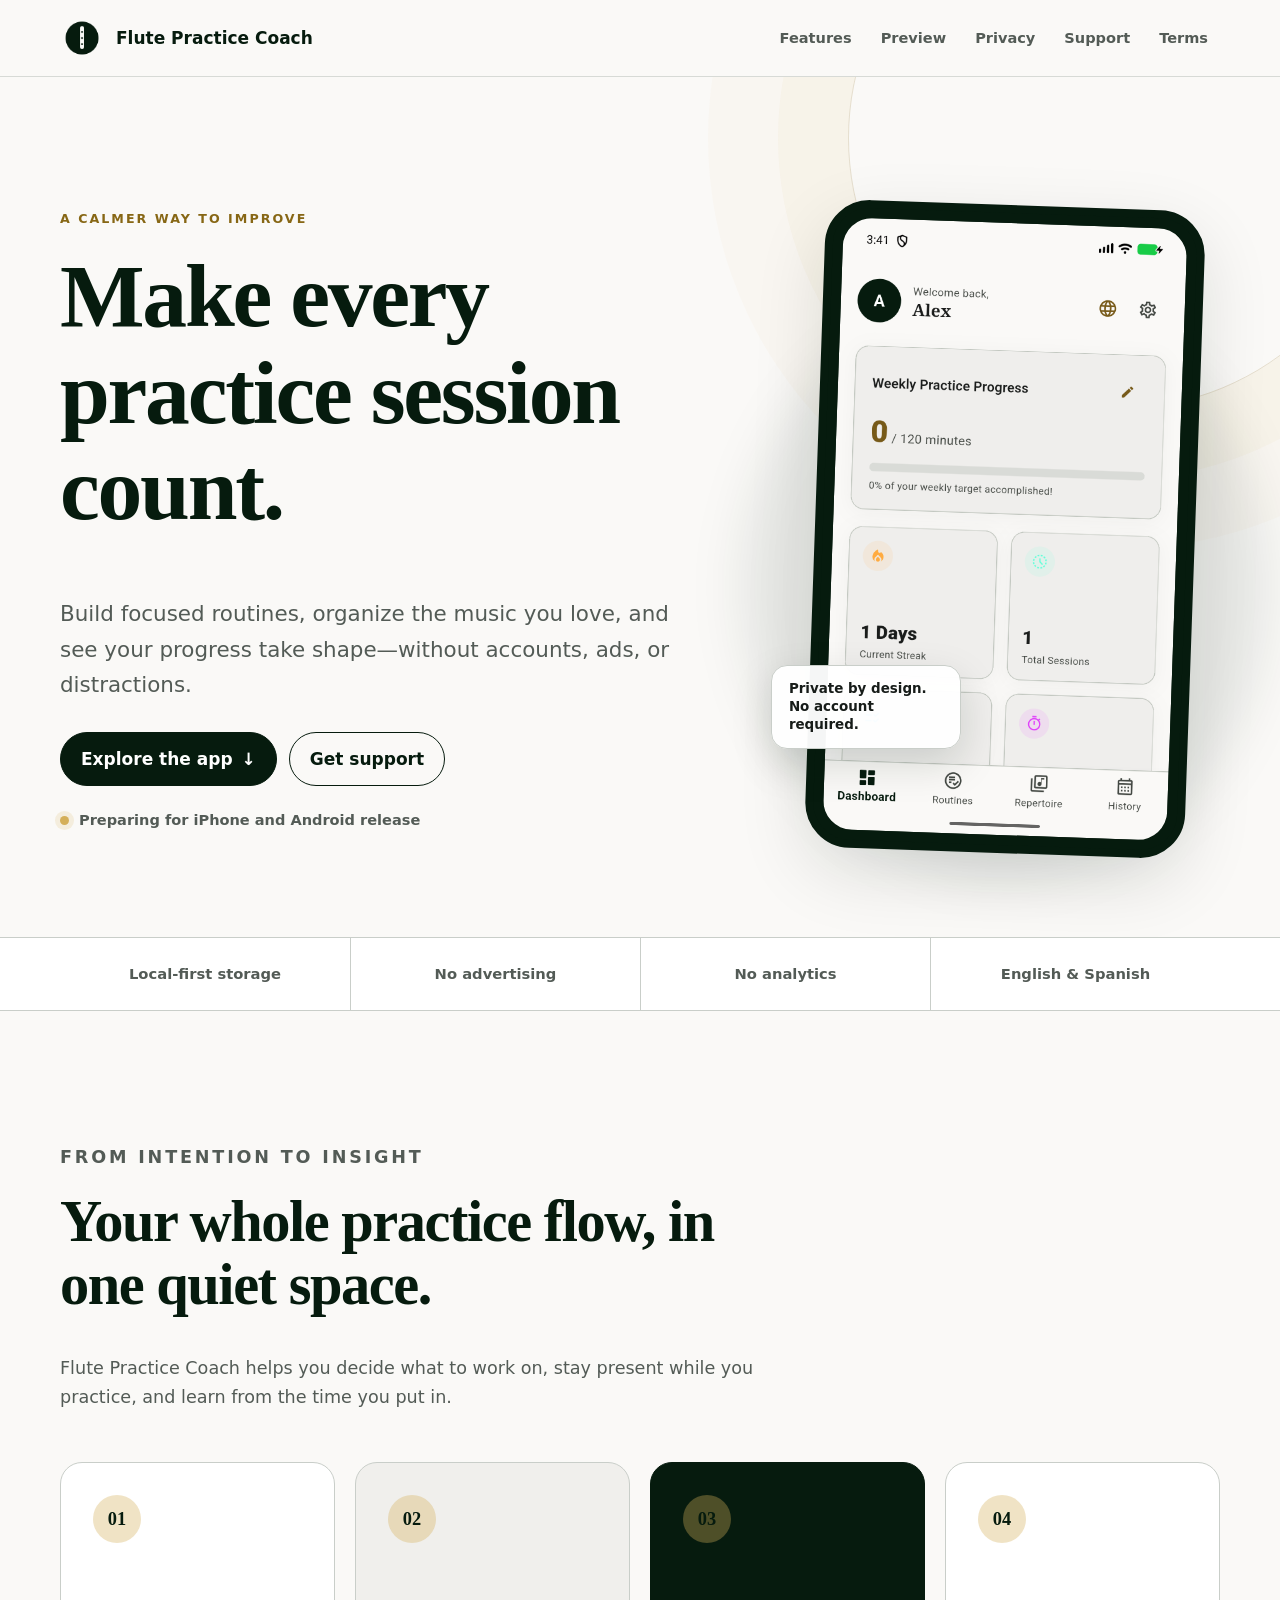
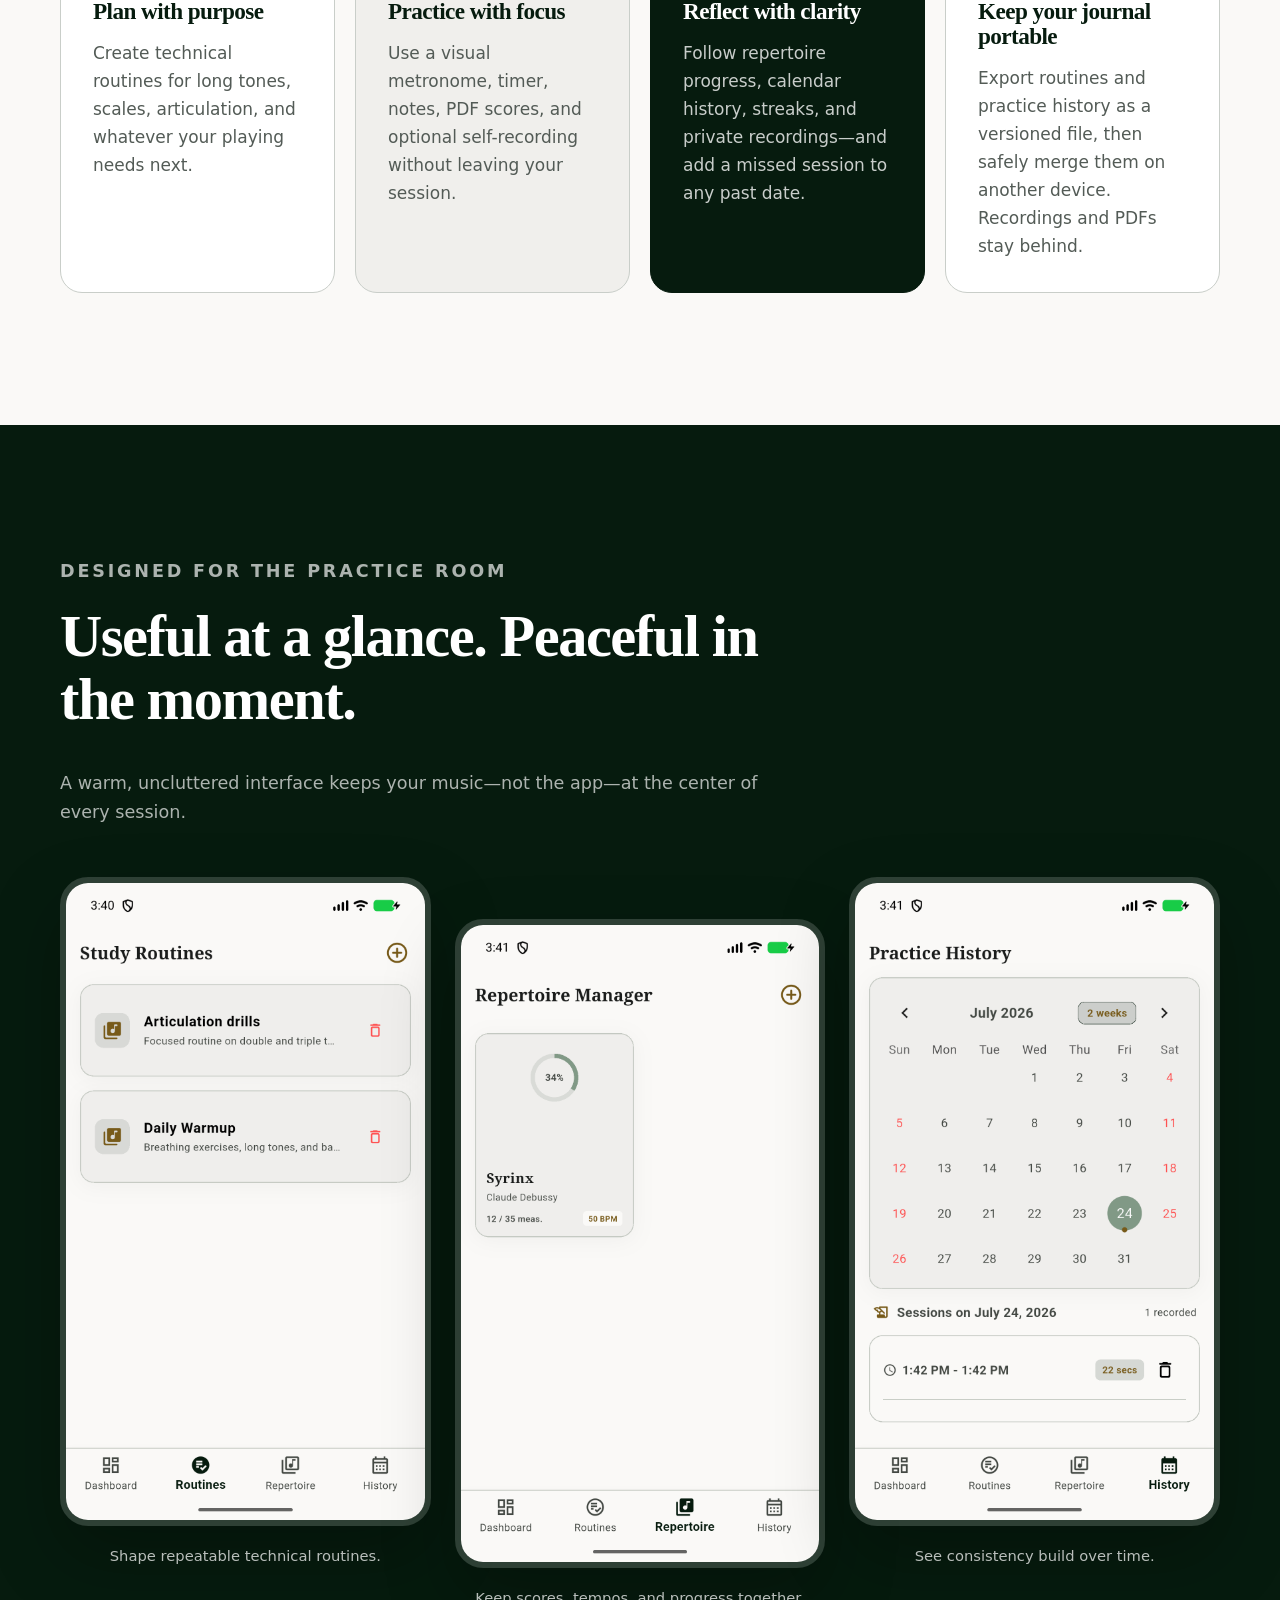
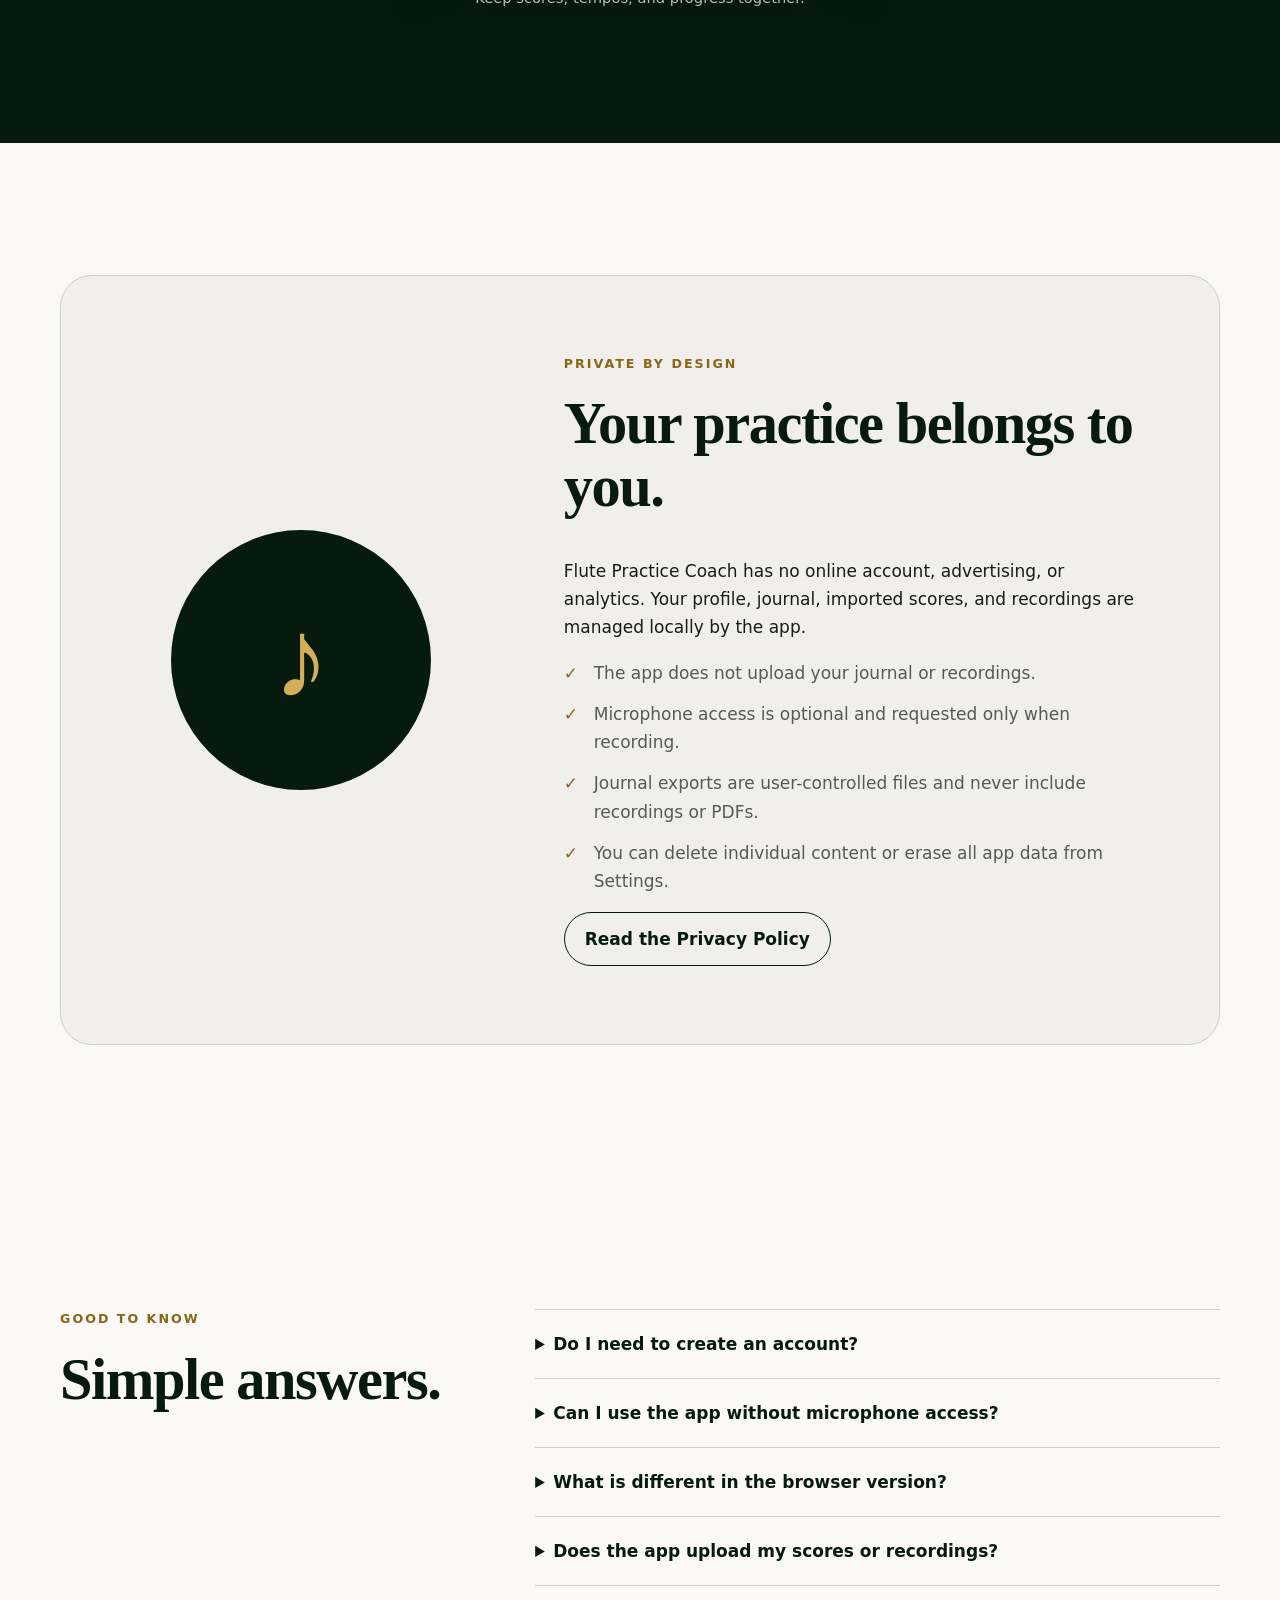
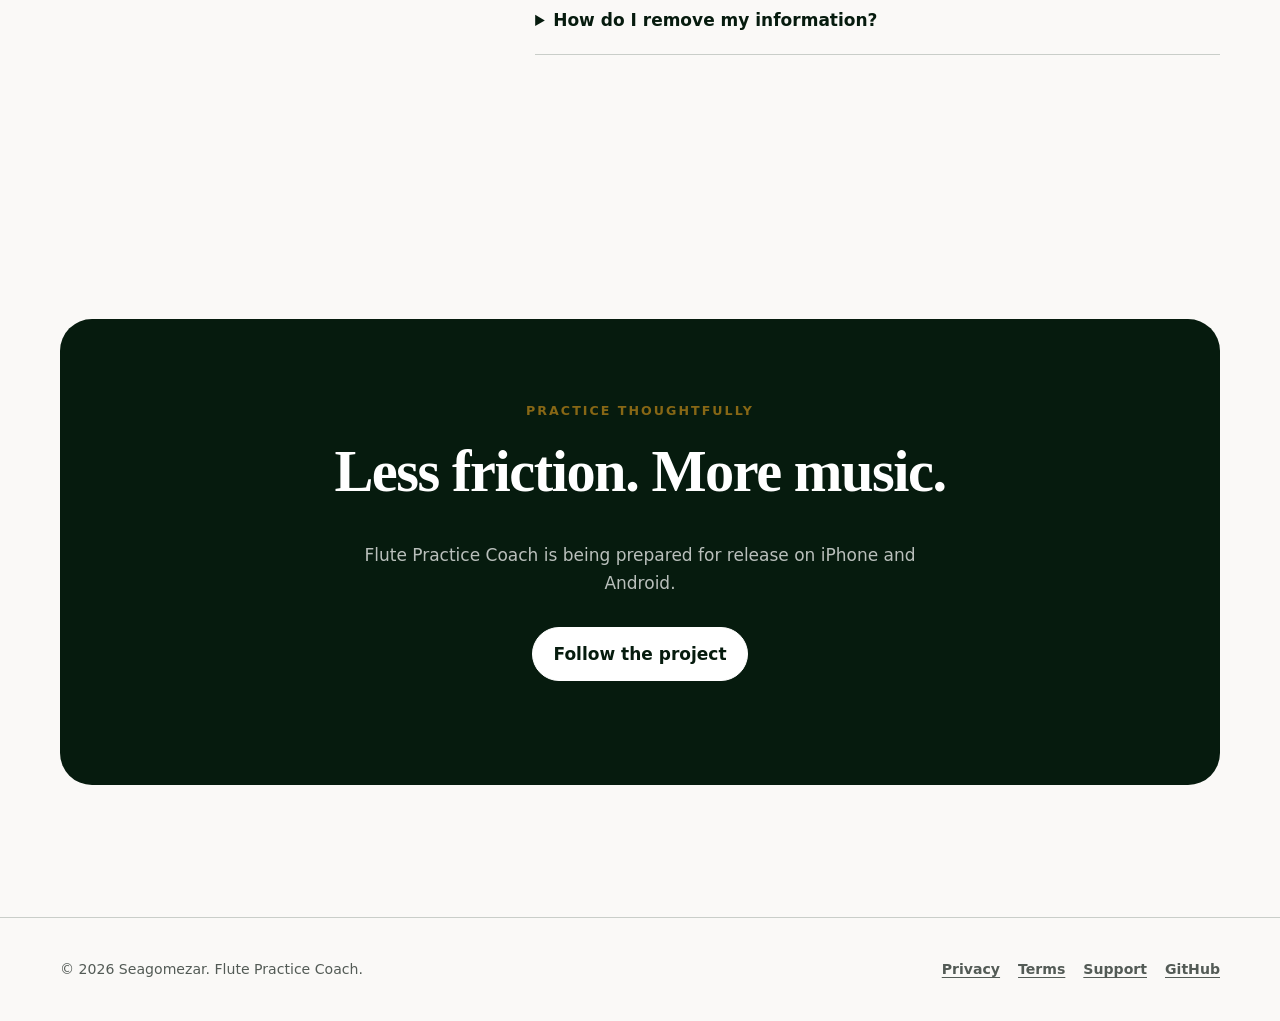
==== docs/index.html @ c4a52087 "feat: implement file storage service for web and io platforms - Added `FileStorageService` for handl" ====
<!DOCTYPE html>
<html lang="en">
<head>
  <meta charset="utf-8">
  <meta name="viewport" content="width=device-width, initial-scale=1">
  <meta name="theme-color" content="#061b0e">
  <meta name="description" content="Flute Practice Coach is a private, local-first journal for planning routines, organizing repertoire, and understanding your practice over time.">
  <meta property="og:type" content="website">
  <meta property="og:title" content="Flute Practice Coach — Make every practice session count">
  <meta property="og:description" content="Plan routines, organize repertoire, time focused sessions, and privately reflect on your progress.">
  <meta property="og:image" content="https://seagomezar.github.io/music-journal-app/assets/feature-graphic.png">
  <meta property="og:url" content="https://seagomezar.github.io/music-journal-app/">
  <meta name="twitter:card" content="summary_large_image">
  <link rel="canonical" href="https://seagomezar.github.io/music-journal-app/">
  <link rel="icon" href="assets/app-icon.png">
  <link rel="manifest" href="site.webmanifest">
  <link rel="stylesheet" href="styles.css">
  <title>Flute Practice Coach — Make every practice session count</title>
</head>
<body>
  <a class="skip-link" href="#main-content">Skip to content</a>

  <header class="site-header">
    <div class="container nav-shell">
      <a class="brand" href="index.html" aria-label="Flute Practice Coach home">
        <img src="assets/app-icon.png" alt="" width="44" height="44">
        <span>Flute Practice Coach</span>
      </a>
      <nav class="site-nav" aria-label="Primary navigation">
        <a href="#features">Features</a>
        <a href="#screens">Preview</a>
        <a href="#privacy">Privacy</a>
        <a href="support.html">Support</a>
        <a href="terms-and-conditions.html">Terms</a>
      </nav>
    </div>
  </header>

  <main id="main-content">
    <section class="hero">
      <div class="container hero-grid">
        <div class="hero-copy">
          <p class="eyebrow">A calmer way to improve</p>
          <h1>Make every practice session count.</h1>
          <p class="hero-lede">Build focused routines, organize the music you love, and see your progress take shape—without accounts, ads, or distractions.</p>
          <div class="button-row">
            <a class="button" href="#features">Explore the app <span aria-hidden="true">↓</span></a>
            <a class="button secondary" href="support.html">Get support</a>
          </div>
          <p class="availability">Preparing for iPhone and Android release</p>
        </div>

        <div class="phone-stage">
          <div class="phone-frame">
            <img src="assets/screenshots/dashboard.png" alt="Dashboard showing weekly practice progress, current streak, and total sessions" width="1080" height="1920">
          </div>
          <div class="floating-note">Private by design.<br>No account required.</div>
        </div>
      </div>
    </section>

    <section class="trust-strip" aria-label="Product principles">
      <div class="container trust-grid">
        <div class="trust-item">Local-first storage</div>
        <div class="trust-item">No advertising</div>
        <div class="trust-item">No analytics</div>
        <div class="trust-item">English &amp; Spanish</div>
      </div>
    </section>

    <section class="section" id="features">
      <div class="container">
        <div class="section-heading">
          <p class="eyebrow">From intention to insight</p>
          <h2>Your whole practice flow, in one quiet space.</h2>
          <p>Flute Practice Coach helps you decide what to work on, stay present while you practice, and learn from the time you put in.</p>
        </div>

        <div class="feature-grid">
          <article class="feature-card">
            <div class="feature-number" aria-hidden="true">01</div>
            <h3>Plan with purpose</h3>
            <p>Create technical routines for long tones, scales, articulation, and whatever your playing needs next.</p>
          </article>
          <article class="feature-card">
            <div class="feature-number" aria-hidden="true">02</div>
            <h3>Practice with focus</h3>
            <p>Use a visual metronome, timer, notes, PDF scores, and optional self-recording without leaving your session.</p>
          </article>
          <article class="feature-card">
            <div class="feature-number" aria-hidden="true">03</div>
            <h3>Reflect with clarity</h3>
            <p>Follow repertoire progress, calendar history, streaks, and private recordings—and add a missed session to any past date.</p>
          </article>
          <article class="feature-card">
            <div class="feature-number" aria-hidden="true">04</div>
            <h3>Keep your journal portable</h3>
            <p>Export routines and practice history as a versioned file, then safely merge them on another device. Recordings and PDFs stay behind.</p>
          </article>
        </div>
      </div>
    </section>

    <section class="section screens-section" id="screens">
      <div class="container">
        <div class="section-heading">
          <p class="eyebrow">Designed for the practice room</p>
          <h2>Useful at a glance. Peaceful in the moment.</h2>
          <p>A warm, uncluttered interface keeps your music—not the app—at the center of every session.</p>
        </div>

        <div class="screen-grid">
          <figure class="screen-card">
            <img src="assets/screenshots/routines.png" alt="Study Routines screen with articulation and warmup routines" width="1080" height="1920" loading="lazy">
            <figcaption>Shape repeatable technical routines.</figcaption>
          </figure>
          <figure class="screen-card">
            <img src="assets/screenshots/repertoire.png" alt="Repertoire Manager showing progress for Debussy's Syrinx" width="1080" height="1920" loading="lazy">
            <figcaption>Keep scores, tempos, and progress together.</figcaption>
          </figure>
          <figure class="screen-card">
            <img src="assets/screenshots/history.png" alt="Practice History calendar with a recorded session" width="1080" height="1920" loading="lazy">
            <figcaption>See consistency build over time.</figcaption>
          </figure>
        </div>
      </div>
    </section>

    <section class="section" id="privacy">
      <div class="container privacy-panel">
        <div class="privacy-mark" aria-hidden="true">♪</div>
        <div>
          <p class="eyebrow">Private by design</p>
          <h2>Your practice belongs to you.</h2>
          <p>Flute Practice Coach has no online account, advertising, or analytics. Your profile, journal, imported scores, and recordings are managed locally by the app.</p>
          <ul class="privacy-list">
            <li>The app does not upload your journal or recordings.</li>
            <li>Microphone access is optional and requested only when recording.</li>
            <li>Journal exports are user-controlled files and never include recordings or PDFs.</li>
            <li>You can delete individual content or erase all app data from Settings.</li>
          </ul>
          <a class="button secondary" href="privacy-policy.html">Read the Privacy Policy</a>
        </div>
      </div>
    </section>

    <section class="section" id="questions">
      <div class="container faq-grid">
        <div>
          <p class="eyebrow">Good to know</p>
          <h2>Simple answers.</h2>
        </div>
        <div class="faq-list">
          <details>
            <summary>Do I need to create an account?</summary>
            <p>No. Enter a display name to create a profile stored by the app on your device.</p>
          </details>
          <details>
            <summary>Can I use the app without microphone access?</summary>
            <p>Yes. Recording is optional, and every non-recording feature remains available if you deny microphone permission.</p>
          </details>
          <details>
            <summary>What is different in the browser version?</summary>
            <p>Your profile and journal use browser storage. PDF importing and viewing are mobile-only, and browser recordings are available only during the active practice session—not in history. Clearing site data can remove the browser journal.</p>
          </details>
          <details>
            <summary>Does the app upload my scores or recordings?</summary>
            <p>No. The app does not operate a server or transmit your journal, PDF scores, or recordings. Your device platform may separately include app data in backups you enable.</p>
          </details>
          <details>
            <summary>How do I remove my information?</summary>
            <p>Delete individual sessions or repertoire items, or use <strong>Erase all data</strong> in Settings to remove the local profile and app-managed files.</p>
          </details>
        </div>
      </div>
    </section>

    <section class="section">
      <div class="container closing-panel">
        <p class="eyebrow">Practice thoughtfully</p>
        <h2>Less friction. More music.</h2>
        <p>Flute Practice Coach is being prepared for release on iPhone and Android.</p>
        <div class="button-row centered">
          <a class="button" href="https://github.com/seagomezar/music-journal-app" rel="noopener noreferrer">Follow the project</a>
        </div>
      </div>
    </section>
  </main>

  <footer class="site-footer">
    <div class="container footer-grid">
      <div class="footer-copy">© 2026 Seagomezar. Flute Practice Coach.</div>
      <nav class="footer-links" aria-label="Legal and support">
        <a href="privacy-policy.html">Privacy</a>
        <a href="terms-and-conditions.html">Terms</a>
        <a href="support.html">Support</a>
        <a href="https://github.com/seagomezar/music-journal-app" rel="noopener noreferrer">GitHub</a>
      </nav>
    </div>
  </footer>
</body>
</html>
---- docs/styles.css ----
:root {
  --ink: #171c19;
  --muted: #535b56;
  --forest: #061b0e;
  --forest-soft: #123b23;
  --gold: #876715;
  --gold-light: #d4af5a;
  --paper: #faf9f7;
  --surface: #f0efec;
  --white: #ffffff;
  --line: #c9cec9;
  --shadow: 0 24px 70px rgba(6, 27, 14, 0.12);
  --radius-lg: 32px;
  --radius-md: 22px;
  --content: 1160px;
}

* {
  box-sizing: border-box;
}

html {
  scroll-behavior: smooth;
}

body {
  margin: 0;
  color: var(--ink);
  background: var(--paper);
  font-family: Inter, ui-sans-serif, system-ui, -apple-system, BlinkMacSystemFont, "Segoe UI", sans-serif;
  font-size: 17px;
  line-height: 1.65;
  text-rendering: optimizeLegibility;
}

img {
  display: block;
  max-width: 100%;
  height: auto;
}

a {
  color: var(--gold);
  text-underline-offset: 0.2em;
}

a:hover {
  color: var(--forest-soft);
}

:focus-visible {
  outline: 3px solid var(--gold-light);
  outline-offset: 4px;
  border-radius: 4px;
}

h1,
h2,
h3 {
  margin: 0 0 0.65em;
  color: var(--forest);
  font-family: Georgia, "Times New Roman", serif;
  line-height: 1.08;
  letter-spacing: -0.025em;
}

h1 {
  font-size: clamp(2.9rem, 7vw, 5.8rem);
}

h2 {
  font-size: clamp(2.15rem, 4.8vw, 3.65rem);
}

h3 {
  font-size: 1.45rem;
}

p {
  margin: 0 0 1.1em;
}

.container {
  width: min(calc(100% - 40px), var(--content));
  margin-inline: auto;
}

.skip-link {
  position: fixed;
  z-index: 1000;
  top: 12px;
  left: 12px;
  padding: 10px 16px;
  color: var(--white);
  background: var(--forest);
  border-radius: 10px;
  transform: translateY(-150%);
}

.skip-link:focus {
  transform: translateY(0);
}

.site-header {
  position: sticky;
  z-index: 100;
  top: 0;
  border-bottom: 1px solid rgba(201, 206, 201, 0.7);
  background: rgba(250, 249, 247, 0.92);
  backdrop-filter: blur(18px);
}

.nav-shell {
  min-height: 76px;
  display: flex;
  align-items: center;
  justify-content: space-between;
  gap: 28px;
}

.brand {
  display: inline-flex;
  align-items: center;
  gap: 12px;
  color: var(--forest);
  font-weight: 800;
  line-height: 1.1;
  text-decoration: none;
}

.brand img {
  width: 44px;
  height: 44px;
  border-radius: 11px;
}

.site-nav {
  display: flex;
  align-items: center;
  justify-content: flex-end;
  gap: 5px;
  flex-wrap: wrap;
}

.site-nav a {
  padding: 9px 12px;
  color: var(--muted);
  border-radius: 999px;
  font-size: 0.91rem;
  font-weight: 700;
  text-decoration: none;
}

.site-nav a:hover,
.site-nav a[aria-current="page"] {
  color: var(--forest);
  background: var(--surface);
}

.eyebrow {
  margin-bottom: 18px;
  color: var(--gold);
  font-size: 0.79rem;
  font-weight: 850;
  letter-spacing: 0.16em;
  text-transform: uppercase;
}

.hero {
  position: relative;
  overflow: hidden;
  padding: clamp(68px, 10vw, 130px) 0 84px;
}

.hero::before {
  content: "";
  position: absolute;
  z-index: -1;
  width: 540px;
  height: 540px;
  top: -210px;
  right: -110px;
  border: 1px solid rgba(135, 103, 21, 0.18);
  border-radius: 50%;
  box-shadow: 0 0 0 70px rgba(212, 175, 90, 0.05), 0 0 0 140px rgba(212, 175, 90, 0.035);
}

.hero-grid {
  display: grid;
  grid-template-columns: minmax(0, 1.05fr) minmax(320px, 0.72fr);
  align-items: center;
  gap: clamp(50px, 8vw, 112px);
}

.hero h1 {
  max-width: 820px;
}

.hero-lede {
  max-width: 660px;
  color: var(--muted);
  font-size: clamp(1.13rem, 2.2vw, 1.34rem);
}

.button-row {
  display: flex;
  gap: 12px;
  margin: 30px 0 22px;
  flex-wrap: wrap;
}

.button-row.centered {
  justify-content: center;
}

.button {
  display: inline-flex;
  min-height: 50px;
  padding: 12px 20px;
  align-items: center;
  justify-content: center;
  gap: 9px;
  border: 1px solid var(--forest);
  border-radius: 999px;
  color: var(--white);
  background: var(--forest);
  font-weight: 800;
  text-decoration: none;
  transition: transform 160ms ease, box-shadow 160ms ease, background 160ms ease;
}

.button:hover {
  color: var(--white);
  background: var(--forest-soft);
  box-shadow: 0 10px 28px rgba(6, 27, 14, 0.18);
  transform: translateY(-2px);
}

.button.secondary {
  color: var(--forest);
  background: transparent;
}

.button.secondary:hover {
  color: var(--forest);
  background: var(--surface);
}

.availability {
  display: flex;
  align-items: center;
  gap: 10px;
  color: var(--muted);
  font-size: 0.91rem;
  font-weight: 650;
}

.availability::before {
  content: "";
  width: 9px;
  height: 9px;
  border-radius: 50%;
  background: var(--gold-light);
  box-shadow: 0 0 0 5px rgba(212, 175, 90, 0.17);
}

.phone-stage {
  position: relative;
  max-width: 380px;
  margin-inline: auto;
}

.phone-stage::before {
  content: "";
  position: absolute;
  inset: 14% -20% -4%;
  z-index: -1;
  border-radius: 50%;
  background: rgba(6, 27, 14, 0.08);
  filter: blur(24px);
}

.phone-frame {
  padding: 10px;
  overflow: hidden;
  border: 8px solid var(--forest);
  border-radius: 45px;
  background: var(--forest);
  box-shadow: var(--shadow);
  transform: rotate(2deg);
}

.phone-frame img {
  width: 100%;
  border-radius: 29px;
}

.floating-note {
  position: absolute;
  left: -44px;
  bottom: 16%;
  max-width: 190px;
  padding: 14px 17px;
  border: 1px solid var(--line);
  border-radius: 16px;
  background: rgba(255, 255, 255, 0.96);
  box-shadow: 0 15px 40px rgba(6, 27, 14, 0.15);
  font-size: 0.84rem;
  font-weight: 800;
  line-height: 1.35;
}

.trust-strip {
  border-block: 1px solid var(--line);
  background: var(--white);
}

.trust-grid {
  display: grid;
  grid-template-columns: repeat(4, 1fr);
}

.trust-item {
  padding: 24px 18px;
  text-align: center;
  color: var(--muted);
  font-size: 0.92rem;
  font-weight: 750;
}

.trust-item + .trust-item {
  border-left: 1px solid var(--line);
}

.section {
  padding: clamp(78px, 11vw, 132px) 0;
}

.section-heading {
  max-width: 720px;
  margin-bottom: 50px;
}

.section-heading p {
  color: var(--muted);
  font-size: 1.1rem;
}

.feature-grid {
  display: grid;
  grid-template-columns: repeat(4, 1fr);
  gap: 20px;
}

.feature-card {
  min-height: 300px;
  padding: 32px;
  border: 1px solid var(--line);
  border-radius: var(--radius-md);
  background: var(--white);
}

.feature-card:nth-child(2) {
  background: var(--surface);
}

.feature-card:nth-child(3) {
  color: rgba(255, 255, 255, 0.78);
  border-color: var(--forest);
  background: var(--forest);
}

.feature-card:nth-child(3) h3 {
  color: var(--white);
}

.feature-number {
  display: grid;
  width: 48px;
  height: 48px;
  margin-bottom: 56px;
  place-items: center;
  color: var(--forest);
  border-radius: 50%;
  background: rgba(212, 175, 90, 0.35);
  font-family: Georgia, "Times New Roman", serif;
  font-size: 1.15rem;
  font-weight: 800;
}

.feature-card p {
  margin-bottom: 0;
  color: var(--muted);
}

.feature-card:nth-child(3) p {
  color: inherit;
}

.screens-section {
  overflow: hidden;
  background: var(--forest);
}

.screens-section h2,
.screens-section .eyebrow {
  color: var(--white);
}

.screens-section .section-heading p {
  color: rgba(255, 255, 255, 0.67);
}

.screen-grid {
  display: grid;
  grid-template-columns: repeat(3, 1fr);
  align-items: start;
  gap: 24px;
}

.screen-card {
  margin: 0;
}

.screen-card:nth-child(2) {
  padding-top: 42px;
}

.screen-card img {
  border: 6px solid rgba(255, 255, 255, 0.16);
  border-radius: 28px;
  box-shadow: 0 30px 70px rgba(0, 0, 0, 0.25);
}

.screen-card figcaption {
  margin-top: 18px;
  color: rgba(255, 255, 255, 0.72);
  font-size: 0.92rem;
  text-align: center;
}

.privacy-panel {
  display: grid;
  grid-template-columns: 0.72fr 1.28fr;
  gap: clamp(40px, 8vw, 100px);
  padding: clamp(40px, 7vw, 78px);
  align-items: center;
  border: 1px solid var(--line);
  border-radius: var(--radius-lg);
  background: var(--surface);
}

.privacy-mark {
  display: grid;
  width: min(100%, 260px);
  aspect-ratio: 1;
  margin-inline: auto;
  place-items: center;
  color: var(--gold-light);
  border-radius: 50%;
  background: var(--forest);
  font-family: Georgia, "Times New Roman", serif;
  font-size: clamp(4rem, 10vw, 7rem);
}

.privacy-list {
  display: grid;
  gap: 13px;
  padding: 0;
  list-style: none;
}

.privacy-list li {
  position: relative;
  padding-left: 30px;
  color: var(--muted);
}

.privacy-list li::before {
  content: "✓";
  position: absolute;
  left: 0;
  color: var(--gold);
  font-weight: 900;
}

.faq-grid {
  display: grid;
  grid-template-columns: 0.72fr 1.28fr;
  gap: clamp(35px, 8vw, 90px);
}

.faq-list details {
  padding: 20px 0;
  border-bottom: 1px solid var(--line);
}

.faq-list details:first-child {
  border-top: 1px solid var(--line);
}

.faq-list summary {
  color: var(--forest);
  cursor: pointer;
  font-weight: 800;
}

.faq-list details p {
  margin: 14px 0 0;
  color: var(--muted);
}

.closing-panel {
  padding: clamp(45px, 8vw, 82px);
  color: rgba(255, 255, 255, 0.72);
  border-radius: var(--radius-lg);
  background: var(--forest);
  text-align: center;
}

.closing-panel h2 {
  color: var(--white);
}

.closing-panel p {
  max-width: 610px;
  margin-inline: auto;
}

.closing-panel .button {
  color: var(--forest);
  border-color: var(--white);
  background: var(--white);
}

.site-footer {
  padding: 40px 0;
  border-top: 1px solid var(--line);
}

.site-footer.spaced {
  margin-top: 100px;
}

.footer-grid {
  display: flex;
  align-items: center;
  justify-content: space-between;
  gap: 24px;
}

.footer-copy {
  color: var(--muted);
  font-size: 0.88rem;
}

.footer-links {
  display: flex;
  gap: 18px;
  flex-wrap: wrap;
}

.footer-links a {
  color: var(--muted);
  font-size: 0.88rem;
  font-weight: 700;
}

/* Legal and support pages */
.page-hero {
  padding: clamp(62px, 9vw, 105px) 0 55px;
  border-bottom: 1px solid var(--line);
  background: linear-gradient(135deg, var(--paper), var(--surface));
}

.page-hero h1 {
  max-width: 870px;
  font-size: clamp(2.7rem, 6vw, 4.8rem);
}

.page-hero p {
  max-width: 720px;
  color: var(--muted);
  font-size: 1.08rem;
}

.effective-date {
  display: inline-flex;
  padding: 7px 12px;
  color: var(--forest);
  border: 1px solid var(--line);
  border-radius: 999px;
  background: var(--white);
  font-size: 0.82rem;
  font-weight: 800;
}

.legal-shell {
  display: grid;
  grid-template-columns: 240px minmax(0, 760px);
  justify-content: center;
  gap: clamp(45px, 8vw, 95px);
  padding: 70px 0 100px;
}

.legal-toc {
  align-self: start;
  position: sticky;
  top: 110px;
  padding: 22px;
  border: 1px solid var(--line);
  border-radius: 18px;
  background: var(--white);
}

.legal-toc strong {
  display: block;
  margin-bottom: 10px;
  color: var(--forest);
  font-size: 0.82rem;
  letter-spacing: 0.08em;
  text-transform: uppercase;
}

.legal-toc a {
  display: block;
  padding: 5px 0;
  color: var(--muted);
  font-size: 0.88rem;
  text-decoration: none;
}

.legal-content h2 {
  padding-top: 24px;
  font-size: clamp(1.75rem, 3.2vw, 2.35rem);
  scroll-margin-top: 100px;
}

.legal-content h3 {
  padding-top: 10px;
  font-family: inherit;
  font-size: 1.08rem;
  letter-spacing: 0;
}

.legal-content p,
.legal-content li {
  color: #3f4742;
}

.legal-content ul {
  padding-left: 1.3em;
}

.notice {
  margin: 25px 0;
  padding: 20px 22px;
  border-left: 4px solid var(--gold-light);
  border-radius: 0 14px 14px 0;
  background: var(--surface);
}

.notice p:last-child {
  margin-bottom: 0;
}

.support-grid {
  display: grid;
  grid-template-columns: repeat(3, 1fr);
  gap: 18px;
  padding: 68px 0;
}

.support-card {
  padding: 28px;
  border: 1px solid var(--line);
  border-radius: var(--radius-md);
  background: var(--white);
}

.support-card p {
  color: var(--muted);
}

.support-main {
  display: grid;
  grid-template-columns: 1fr 1fr;
  gap: clamp(35px, 7vw, 80px);
  padding: 30px 0 100px;
}

.support-main h2 {
  font-size: clamp(1.9rem, 4vw, 2.7rem);
}

.support-main ol {
  padding-left: 1.25em;
}

.support-main li {
  margin-bottom: 11px;
  color: var(--muted);
}

@media (max-width: 860px) {
  .hero-grid,
  .privacy-panel,
  .faq-grid,
  .support-main {
    grid-template-columns: 1fr;
  }

  .feature-grid,
  .support-grid {
    grid-template-columns: 1fr 1fr;
  }

  .hero-copy {
    text-align: center;
  }

  .hero-lede {
    margin-inline: auto;
  }

  .button-row,
  .availability {
    justify-content: center;
  }

  .phone-stage {
    max-width: 320px;
  }

  .legal-shell {
    grid-template-columns: 1fr;
  }

  .legal-toc {
    position: static;
  }
}

@media (max-width: 680px) {
  body {
    font-size: 16px;
  }

  .nav-shell {
    padding: 12px 0;
    align-items: flex-start;
    flex-direction: column;
    gap: 8px;
  }

  .site-header {
    position: static;
  }

  .site-nav {
    width: 100%;
    justify-content: flex-start;
    gap: 2px;
    flex-wrap: wrap;
  }

  .site-nav a {
    padding: 7px 8px;
    font-size: 0.86rem;
  }

  .trust-grid {
    grid-template-columns: 1fr 1fr;
  }

  .trust-item:nth-child(3) {
    border-left: 0;
    border-top: 1px solid var(--line);
  }

  .trust-item:nth-child(4) {
    border-top: 1px solid var(--line);
  }

  .feature-grid,
  .support-grid {
    grid-template-columns: 1fr;
  }

  .screen-grid {
    width: 230%;
    gap: 15px;
  }

  .screen-card:nth-child(2) {
    padding-top: 25px;
  }

  .floating-note {
    left: -20px;
  }

  .footer-grid {
    align-items: flex-start;
    flex-direction: column;
  }
}

@media (prefers-reduced-motion: reduce) {
  html {
    scroll-behavior: auto;
  }

  *,
  *::before,
  *::after {
    scroll-behavior: auto !important;
    transition: none !important;
  }
}
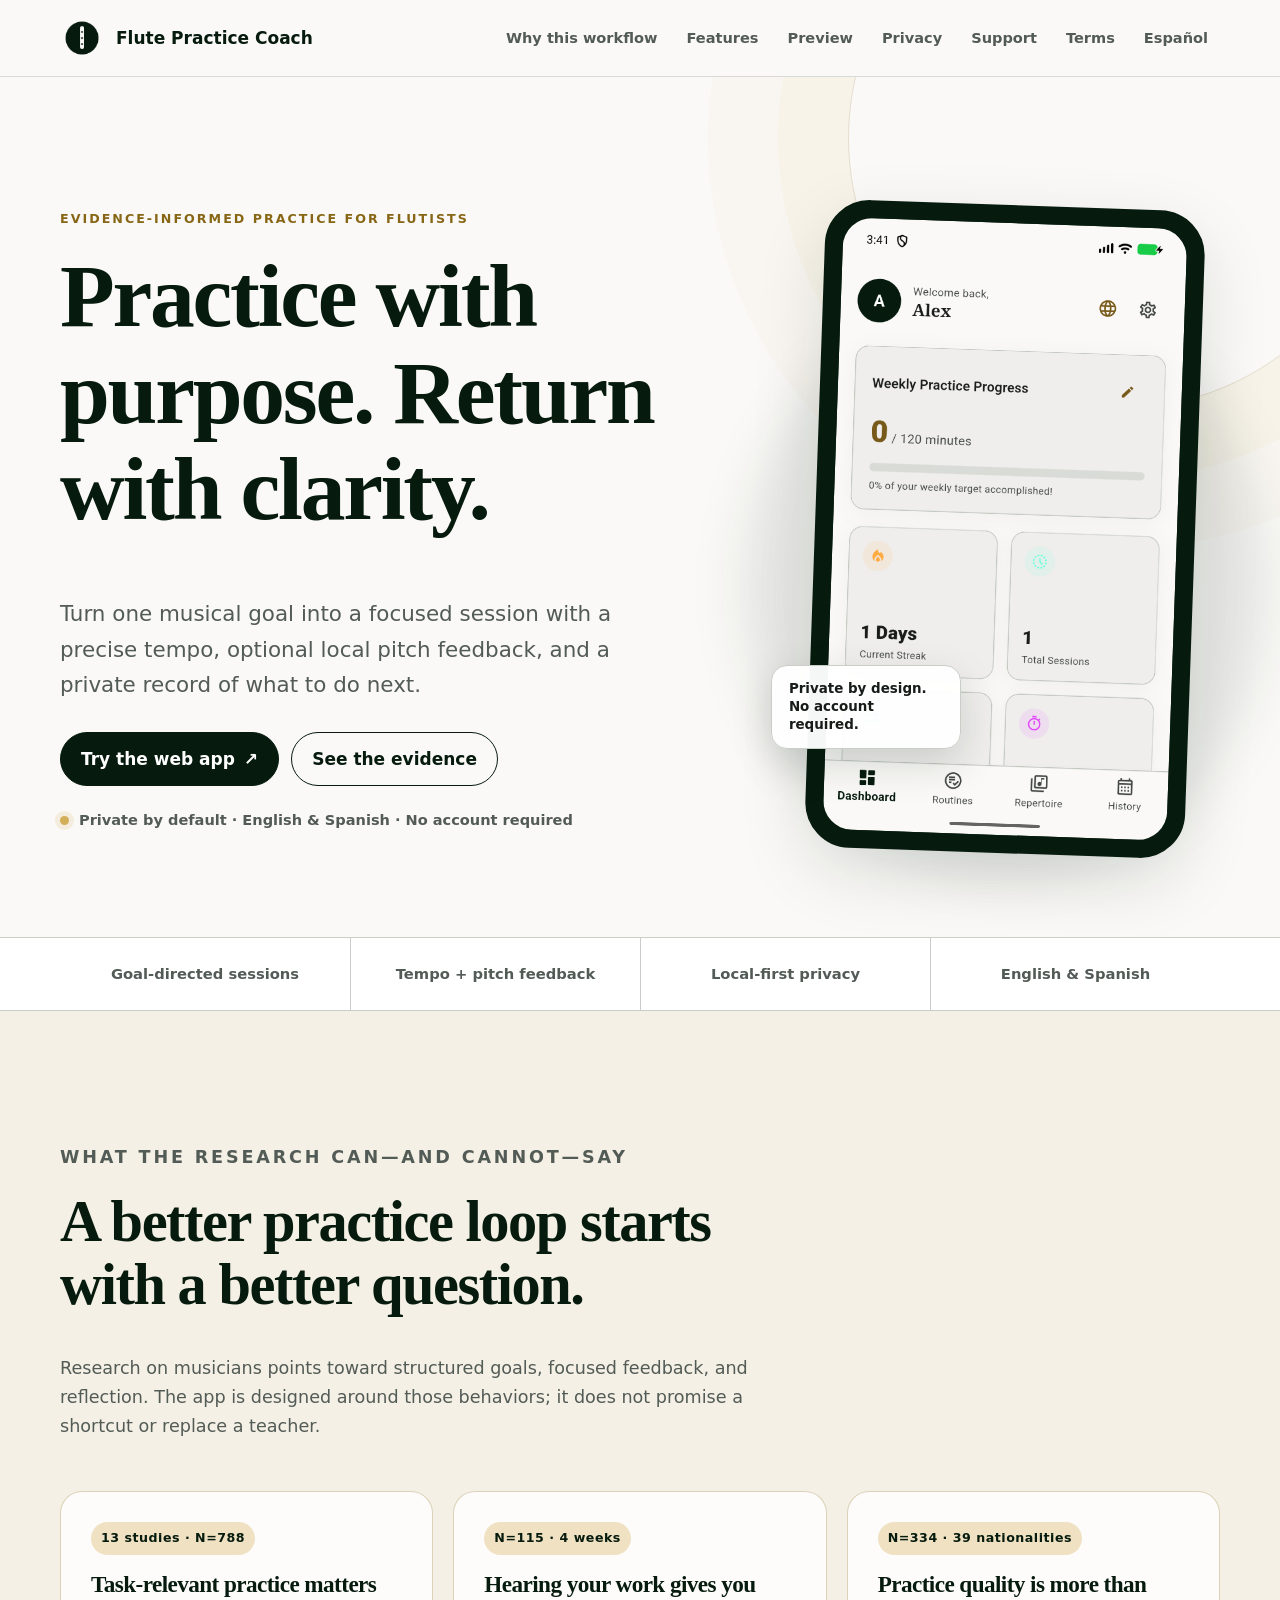
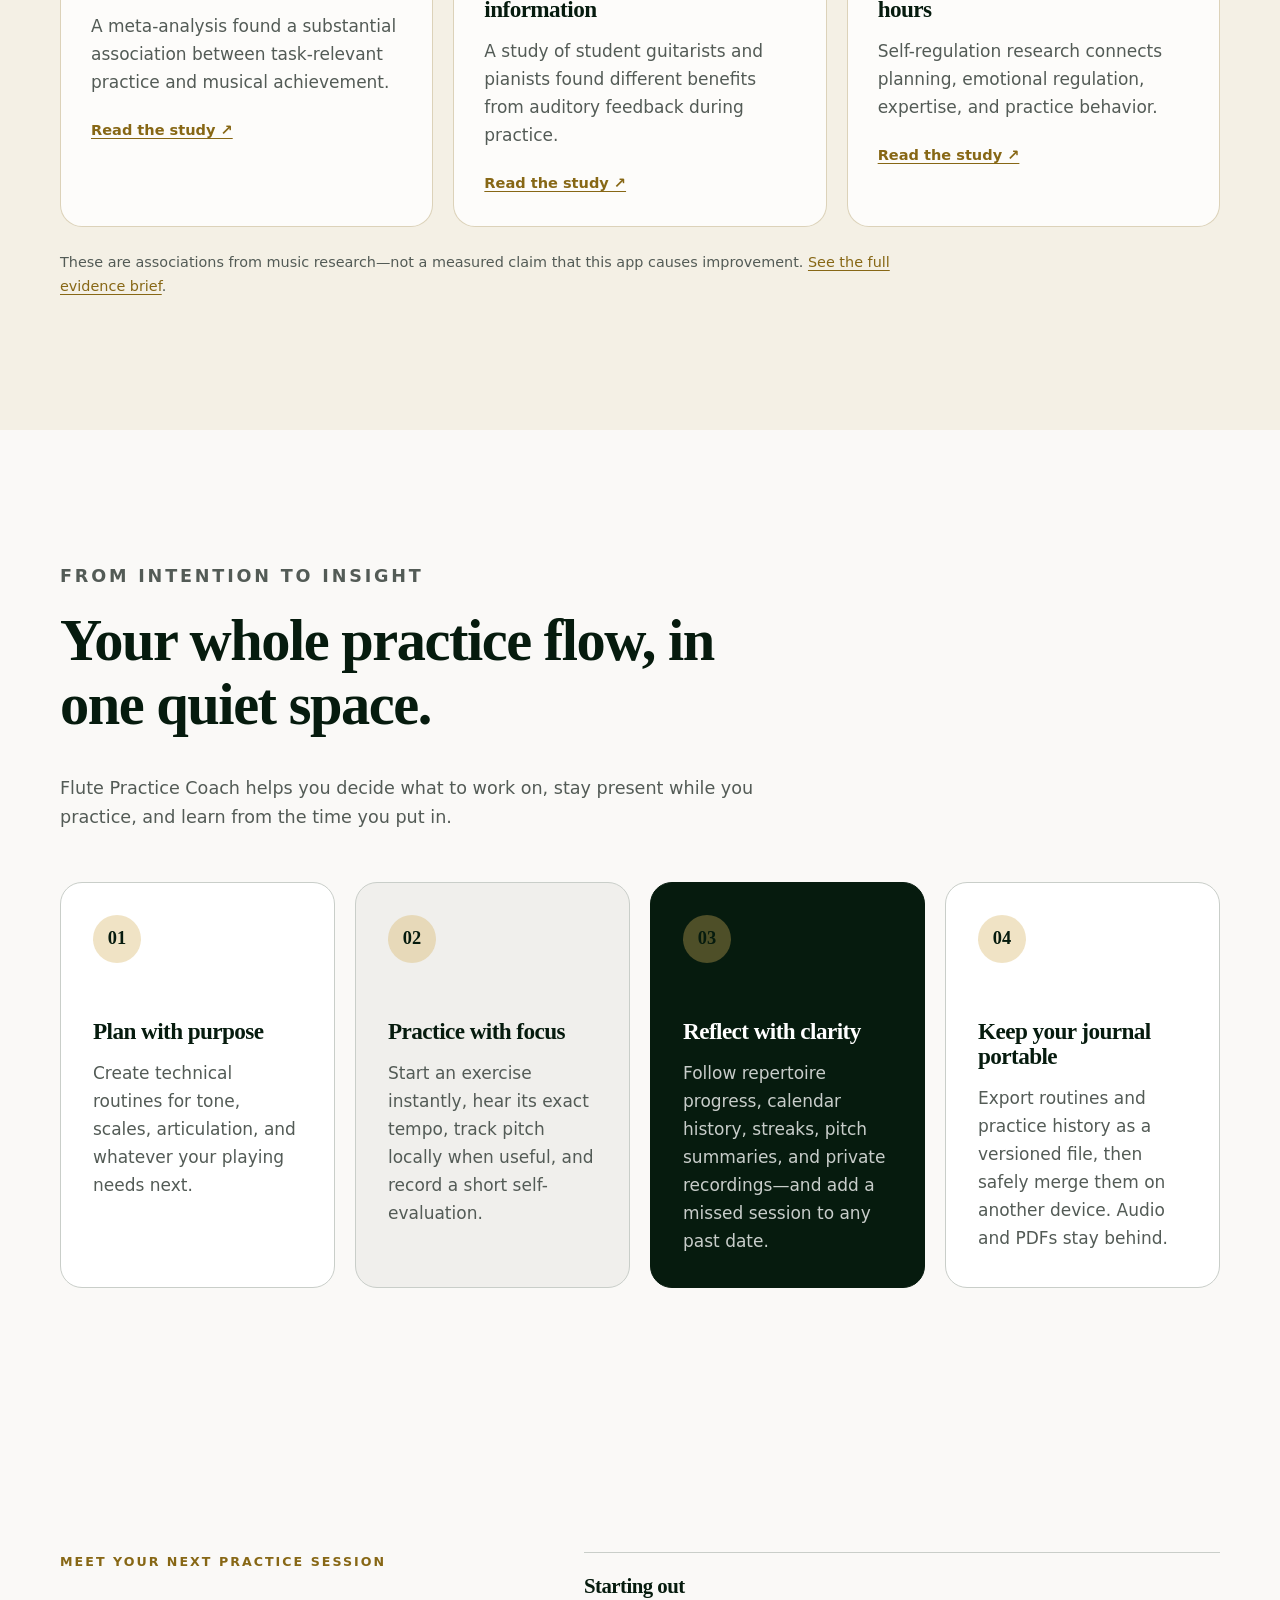
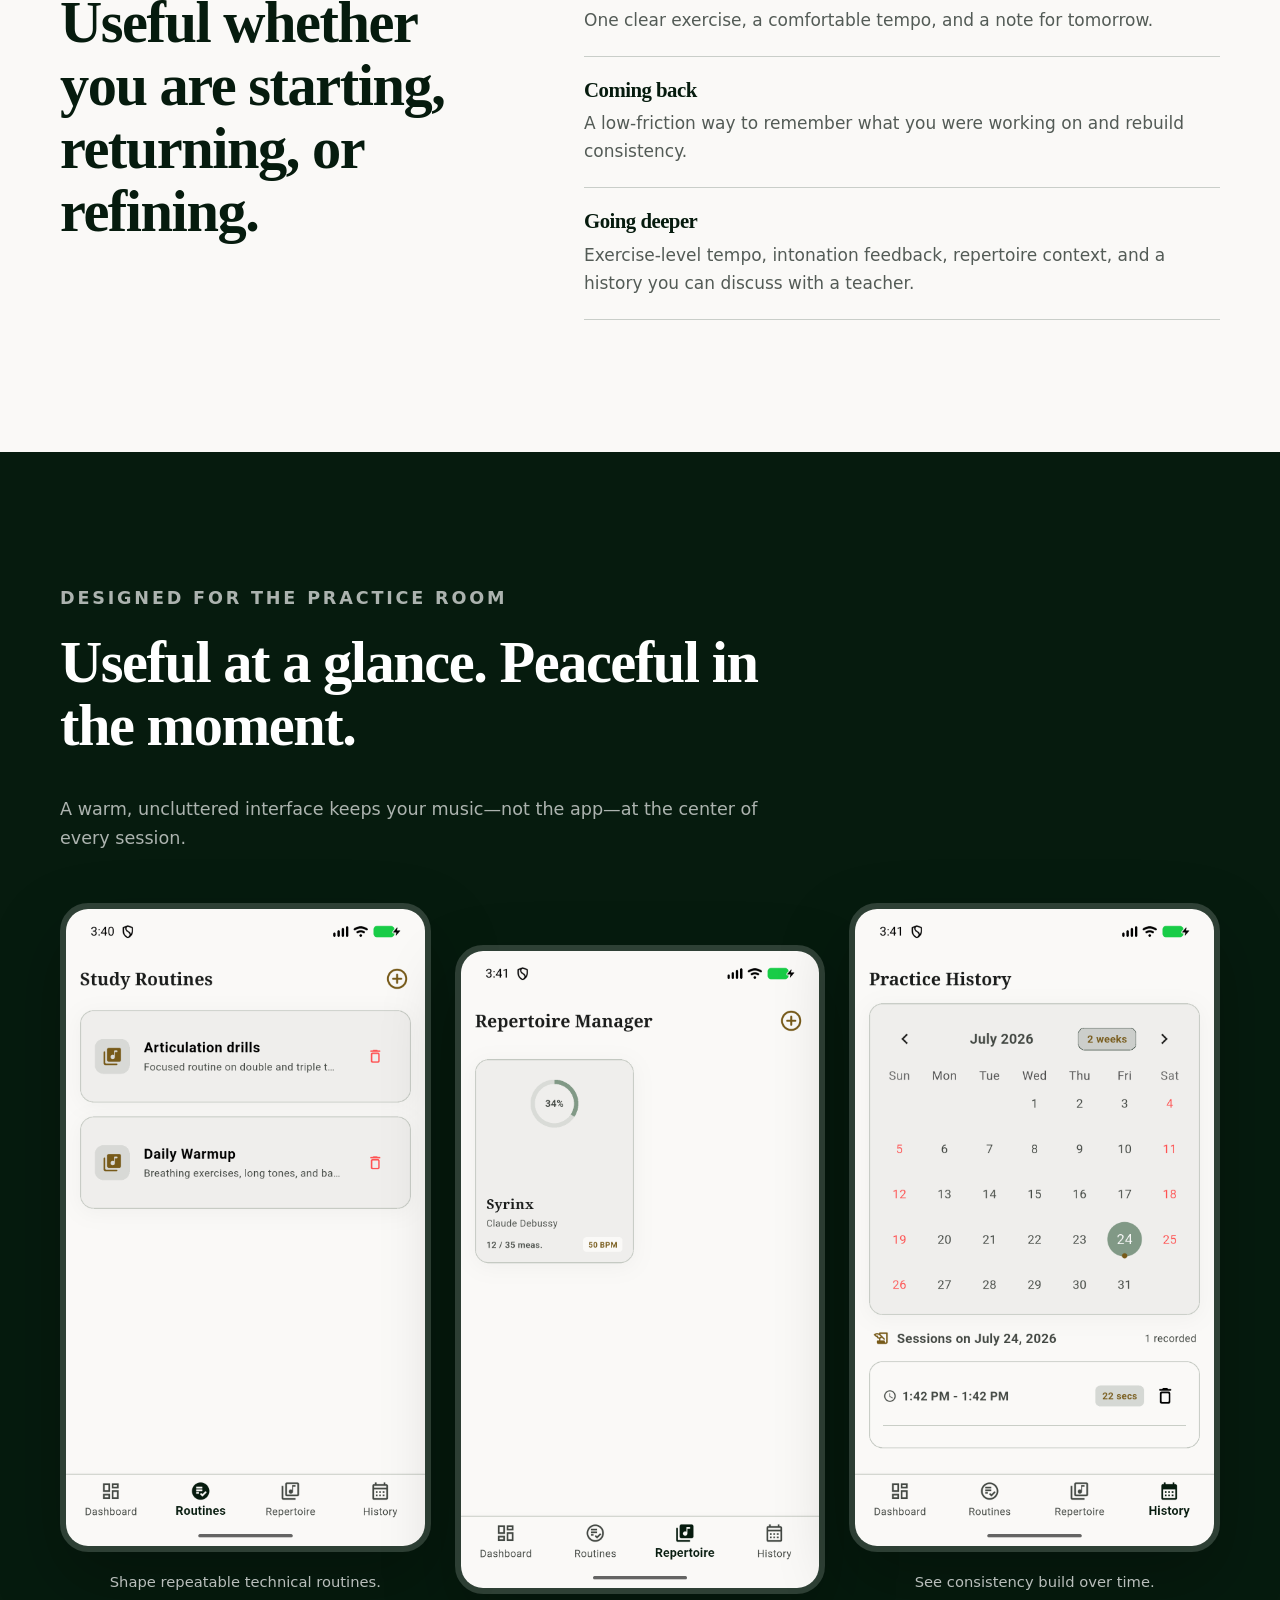
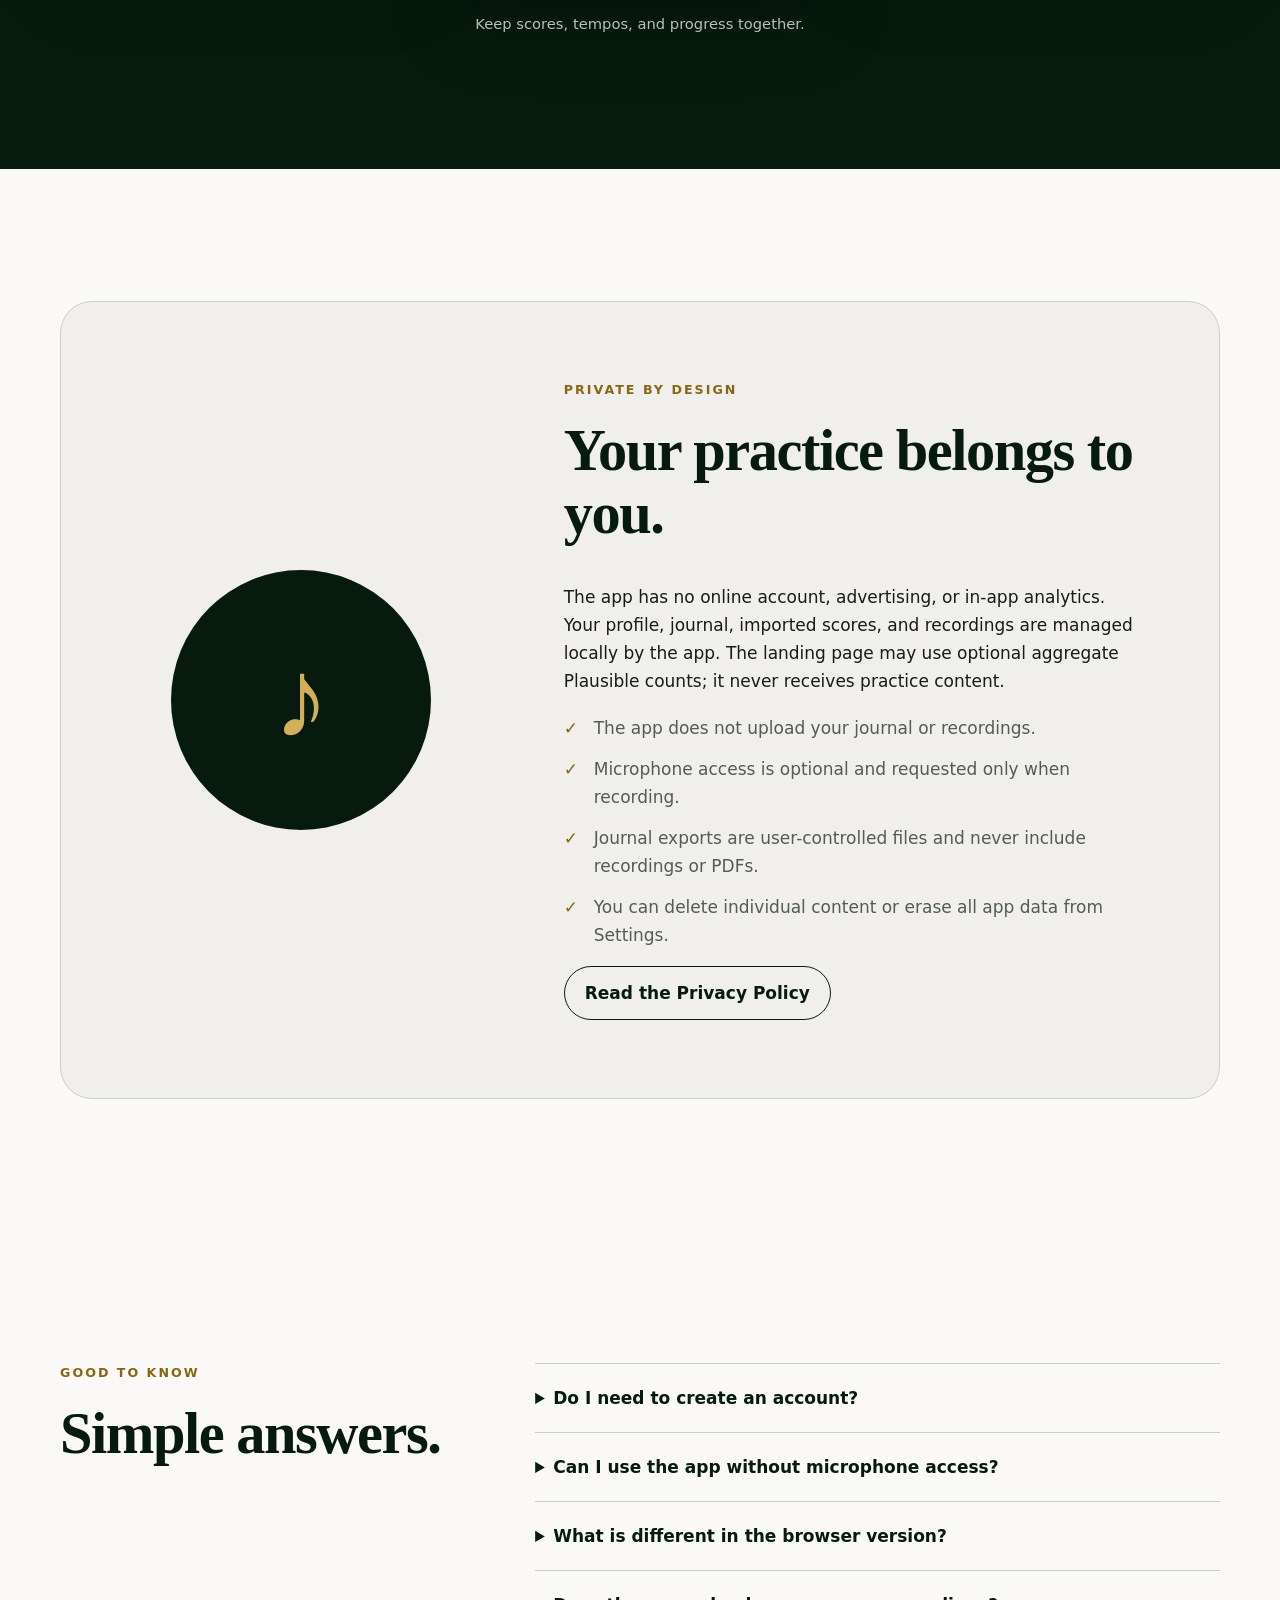
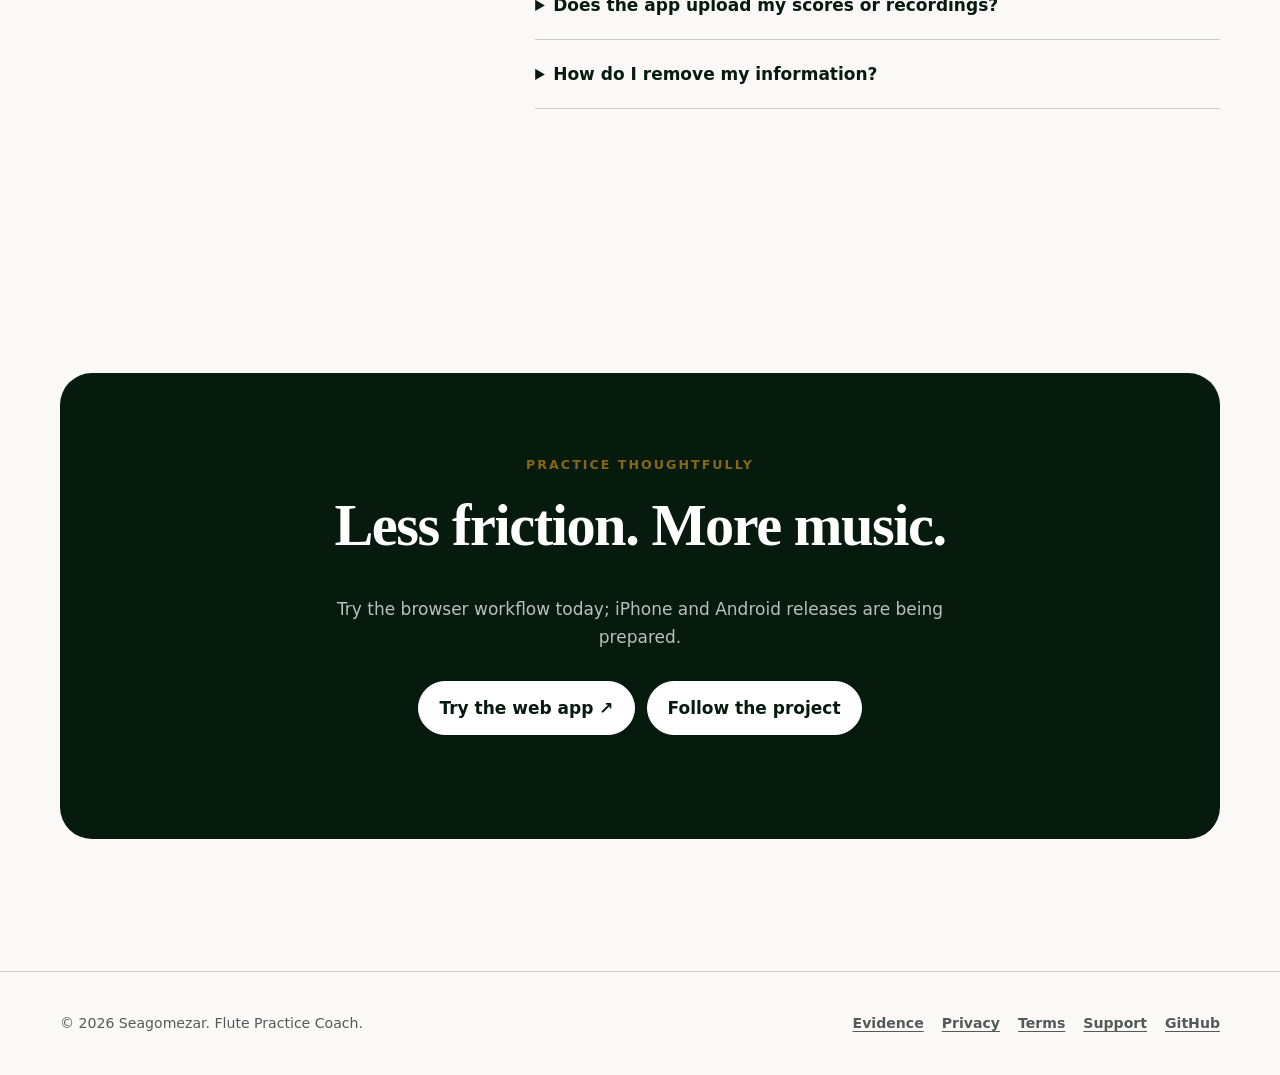
==== commit 5033805c: "feat: publish evidence-led flute practice landing page" ====
--- a/docs/index.html
+++ b/docs/index.html
@@ -1,21 +1,23 @@
 <!DOCTYPE html>
-<html lang="en">
+<html lang="en" data-plausible-domain="">
 <head>
   <meta charset="utf-8">
   <meta name="viewport" content="width=device-width, initial-scale=1">
   <meta name="theme-color" content="#061b0e">
-  <meta name="description" content="Flute Practice Coach is a private, local-first journal for planning routines, organizing repertoire, and understanding your practice over time.">
+  <meta name="description" content="Flute Practice Coach turns evidence-informed flute practice into a calm, private workflow for planning, feedback, and reflection.">
   <meta property="og:type" content="website">
-  <meta property="og:title" content="Flute Practice Coach — Make every practice session count">
-  <meta property="og:description" content="Plan routines, organize repertoire, time focused sessions, and privately reflect on your progress.">
+  <meta property="og:title" content="Flute Practice Coach — Practice with purpose">
+  <meta property="og:description" content="Plan flute practice, hear the tempo, use local pitch feedback, and return to your progress without accounts or ads.">
   <meta property="og:image" content="https://seagomezar.github.io/music-journal-app/assets/feature-graphic.png">
   <meta property="og:url" content="https://seagomezar.github.io/music-journal-app/">
   <meta name="twitter:card" content="summary_large_image">
   <link rel="canonical" href="https://seagomezar.github.io/music-journal-app/">
+  <link rel="alternate" hreflang="en" href="index.html">
+  <link rel="alternate" hreflang="es" href="index-es.html">
   <link rel="icon" href="assets/app-icon.png">
   <link rel="manifest" href="site.webmanifest">
   <link rel="stylesheet" href="styles.css">
-  <title>Flute Practice Coach — Make every practice session count</title>
+  <title>Flute Practice Coach — Practice with purpose</title>
 </head>
 <body>
   <a class="skip-link" href="#main-content">Skip to content</a>
@@ -27,11 +29,13 @@
         <span>Flute Practice Coach</span>
       </a>
       <nav class="site-nav" aria-label="Primary navigation">
+        <a href="#evidence">Why this workflow</a>
         <a href="#features">Features</a>
         <a href="#screens">Preview</a>
         <a href="#privacy">Privacy</a>
         <a href="support.html">Support</a>
         <a href="terms-and-conditions.html">Terms</a>
+        <a href="index-es.html" lang="es">Español</a>
       </nav>
     </div>
   </header>
@@ -40,14 +44,14 @@
     <section class="hero">
       <div class="container hero-grid">
         <div class="hero-copy">
-          <p class="eyebrow">A calmer way to improve</p>
-          <h1>Make every practice session count.</h1>
-          <p class="hero-lede">Build focused routines, organize the music you love, and see your progress take shape—without accounts, ads, or distractions.</p>
+          <p class="eyebrow">Evidence-informed practice for flutists</p>
+          <h1>Practice with purpose. Return with clarity.</h1>
+          <p class="hero-lede">Turn one musical goal into a focused session with a precise tempo, optional local pitch feedback, and a private record of what to do next.</p>
           <div class="button-row">
-            <a class="button" href="#features">Explore the app <span aria-hidden="true">↓</span></a>
-            <a class="button secondary" href="support.html">Get support</a>
+            <a class="button" href="app/" data-plausible-event="landing_cta_click" data-plausible-target="web_app">Try the web app <span aria-hidden="true">↗</span></a>
+            <a class="button secondary" href="#evidence">See the evidence</a>
           </div>
-          <p class="availability">Preparing for iPhone and Android release</p>
+          <p class="availability">Private by default · English &amp; Spanish · No account required</p>
         </div>
 
         <div class="phone-stage">
@@ -61,10 +65,42 @@
 
     <section class="trust-strip" aria-label="Product principles">
       <div class="container trust-grid">
-        <div class="trust-item">Local-first storage</div>
-        <div class="trust-item">No advertising</div>
-        <div class="trust-item">No analytics</div>
+        <div class="trust-item">Goal-directed sessions</div>
+        <div class="trust-item">Tempo + pitch feedback</div>
+        <div class="trust-item">Local-first privacy</div>
         <div class="trust-item">English &amp; Spanish</div>
+      </div>
+    </section>
+    <p class="analytics-notice" data-analytics-notice hidden>We measure only aggregate page and activation counts to improve this experience. We never send journal, audio, profile, or pitch data. <a href="privacy-policy.html">Privacy details</a>.</p>
+
+    <section class="section evidence-section" id="evidence">
+      <div class="container">
+        <div class="section-heading">
+          <p class="eyebrow">What the research can—and cannot—say</p>
+          <h2>A better practice loop starts with a better question.</h2>
+          <p>Research on musicians points toward structured goals, focused feedback, and reflection. The app is designed around those behaviors; it does not promise a shortcut or replace a teacher.</p>
+        </div>
+        <div class="evidence-grid">
+          <article class="evidence-card">
+            <span class="evidence-stat">13 studies · N=788</span>
+            <h3>Task-relevant practice matters</h3>
+            <p>A meta-analysis found a substantial association between task-relevant practice and musical achievement.</p>
+            <a href="https://pubmed.ncbi.nlm.nih.gov/25018742/" rel="noopener noreferrer">Read the study ↗</a>
+          </article>
+          <article class="evidence-card">
+            <span class="evidence-stat">N=115 · 4 weeks</span>
+            <h3>Hearing your work gives you information</h3>
+            <p>A study of student guitarists and pianists found different benefits from auditory feedback during practice.</p>
+            <a href="https://pubmed.ncbi.nlm.nih.gov/36396694/" rel="noopener noreferrer">Read the study ↗</a>
+          </article>
+          <article class="evidence-card">
+            <span class="evidence-stat">N=334 · 39 nationalities</span>
+            <h3>Practice quality is more than hours</h3>
+            <p>Self-regulation research connects planning, emotional regulation, expertise, and practice behavior.</p>
+            <a href="https://pubmed.ncbi.nlm.nih.gov/33240155/" rel="noopener noreferrer">Read the study ↗</a>
+          </article>
+        </div>
+        <p class="evidence-note">These are associations from music research—not a measured claim that this app causes improvement. <a href="research/flutist-practice-evidence.html">See the full evidence brief</a>.</p>
       </div>
     </section>
 
@@ -80,22 +116,45 @@
           <article class="feature-card">
             <div class="feature-number" aria-hidden="true">01</div>
             <h3>Plan with purpose</h3>
-            <p>Create technical routines for long tones, scales, articulation, and whatever your playing needs next.</p>
+            <p>Create technical routines for tone, scales, articulation, and whatever your playing needs next.</p>
           </article>
           <article class="feature-card">
             <div class="feature-number" aria-hidden="true">02</div>
             <h3>Practice with focus</h3>
-            <p>Use a visual metronome, timer, notes, PDF scores, and optional self-recording without leaving your session.</p>
+            <p>Start an exercise instantly, hear its exact tempo, track pitch locally when useful, and record a short self-evaluation.</p>
           </article>
           <article class="feature-card">
             <div class="feature-number" aria-hidden="true">03</div>
             <h3>Reflect with clarity</h3>
-            <p>Follow repertoire progress, calendar history, streaks, and private recordings—and add a missed session to any past date.</p>
+            <p>Follow repertoire progress, calendar history, streaks, pitch summaries, and private recordings—and add a missed session to any past date.</p>
           </article>
           <article class="feature-card">
             <div class="feature-number" aria-hidden="true">04</div>
             <h3>Keep your journal portable</h3>
-            <p>Export routines and practice history as a versioned file, then safely merge them on another device. Recordings and PDFs stay behind.</p>
+            <p>Export routines and practice history as a versioned file, then safely merge them on another device. Audio and PDFs stay behind.</p>
+          </article>
+        </div>
+      </div>
+    </section>
+
+    <section class="section audience-section">
+      <div class="container audience-grid">
+        <div>
+          <p class="eyebrow">Meet your next practice session</p>
+          <h2>Useful whether you are starting, returning, or refining.</h2>
+        </div>
+        <div class="audience-list">
+          <article>
+            <h3>Starting out</h3>
+            <p>One clear exercise, a comfortable tempo, and a note for tomorrow.</p>
+          </article>
+          <article>
+            <h3>Coming back</h3>
+            <p>A low-friction way to remember what you were working on and rebuild consistency.</p>
+          </article>
+          <article>
+            <h3>Going deeper</h3>
+            <p>Exercise-level tempo, intonation feedback, repertoire context, and a history you can discuss with a teacher.</p>
           </article>
         </div>
       </div>
@@ -132,7 +191,7 @@
         <div>
           <p class="eyebrow">Private by design</p>
           <h2>Your practice belongs to you.</h2>
-          <p>Flute Practice Coach has no online account, advertising, or analytics. Your profile, journal, imported scores, and recordings are managed locally by the app.</p>
+          <p>The app has no online account, advertising, or in-app analytics. Your profile, journal, imported scores, and recordings are managed locally by the app. The landing page may use optional aggregate Plausible counts; it never receives practice content.</p>
           <ul class="privacy-list">
             <li>The app does not upload your journal or recordings.</li>
             <li>Microphone access is optional and requested only when recording.</li>
@@ -179,9 +238,10 @@
       <div class="container closing-panel">
         <p class="eyebrow">Practice thoughtfully</p>
         <h2>Less friction. More music.</h2>
-        <p>Flute Practice Coach is being prepared for release on iPhone and Android.</p>
+        <p>Try the browser workflow today; iPhone and Android releases are being prepared.</p>
         <div class="button-row centered">
-          <a class="button" href="https://github.com/seagomezar/music-journal-app" rel="noopener noreferrer">Follow the project</a>
+          <a class="button" href="app/" data-plausible-event="landing_cta_click" data-plausible-target="web_app">Try the web app ↗</a>
+          <a class="button secondary" href="https://github.com/seagomezar/music-journal-app" rel="noopener noreferrer">Follow the project</a>
         </div>
       </div>
     </section>
@@ -191,6 +251,7 @@
     <div class="container footer-grid">
       <div class="footer-copy">© 2026 Seagomezar. Flute Practice Coach.</div>
       <nav class="footer-links" aria-label="Legal and support">
+        <a href="research/flutist-practice-evidence.html">Evidence</a>
         <a href="privacy-policy.html">Privacy</a>
         <a href="terms-and-conditions.html">Terms</a>
         <a href="support.html">Support</a>
@@ -198,5 +259,6 @@
       </nav>
     </div>
   </footer>
+  <script src="analytics.js" defer></script>
 </body>
 </html>
--- a/docs/styles.css
+++ b/docs/styles.css
@@ -332,6 +332,97 @@
   border-left: 1px solid var(--line);
 }
 
+.analytics-notice {
+  margin: 0;
+  padding: 11px 20px;
+  color: var(--muted);
+  background: var(--surface);
+  font-size: 0.82rem;
+  text-align: center;
+}
+
+.analytics-notice[hidden] {
+  display: none;
+}
+
+.evidence-section {
+  background: #f4f0e5;
+}
+
+.evidence-grid {
+  display: grid;
+  grid-template-columns: repeat(3, 1fr);
+  gap: 20px;
+}
+
+.evidence-card {
+  padding: 30px;
+  border: 1px solid rgba(135, 103, 21, 0.28);
+  border-radius: var(--radius-md);
+  background: rgba(255, 255, 255, 0.8);
+}
+
+.evidence-card h3 {
+  margin-top: 17px;
+}
+
+.evidence-card p {
+  color: var(--muted);
+}
+
+.evidence-card a {
+  font-size: 0.91rem;
+  font-weight: 800;
+}
+
+.evidence-stat {
+  display: inline-flex;
+  padding: 6px 10px;
+  color: var(--forest);
+  border-radius: 999px;
+  background: rgba(212, 175, 90, 0.35);
+  font-size: 0.79rem;
+  font-weight: 850;
+  letter-spacing: 0.04em;
+}
+
+.evidence-note {
+  max-width: 850px;
+  margin: 24px 0 0;
+  color: var(--muted);
+  font-size: 0.9rem;
+}
+
+.audience-grid {
+  display: grid;
+  grid-template-columns: 0.8fr 1.2fr;
+  gap: clamp(35px, 8vw, 100px);
+}
+
+.audience-list {
+  display: grid;
+  gap: 0;
+}
+
+.audience-list article {
+  padding: 22px 0;
+  border-top: 1px solid var(--line);
+}
+
+.audience-list article:last-child {
+  border-bottom: 1px solid var(--line);
+}
+
+.audience-list h3 {
+  margin-bottom: 8px;
+  font-size: 1.3rem;
+}
+
+.audience-list p {
+  margin: 0;
+  color: var(--muted);
+}
+
 .section {
   padding: clamp(78px, 11vw, 132px) 0;
 }
@@ -706,12 +797,14 @@
   .hero-grid,
   .privacy-panel,
   .faq-grid,
-  .support-main {
+  .support-main,
+  .audience-grid {
     grid-template-columns: 1fr;
   }
 
   .feature-grid,
-  .support-grid {
+  .support-grid,
+  .evidence-grid {
     grid-template-columns: 1fr 1fr;
   }
 
@@ -783,7 +876,8 @@
   }
 
   .feature-grid,
-  .support-grid {
+  .support-grid,
+  .evidence-grid {
     grid-template-columns: 1fr;
   }
 
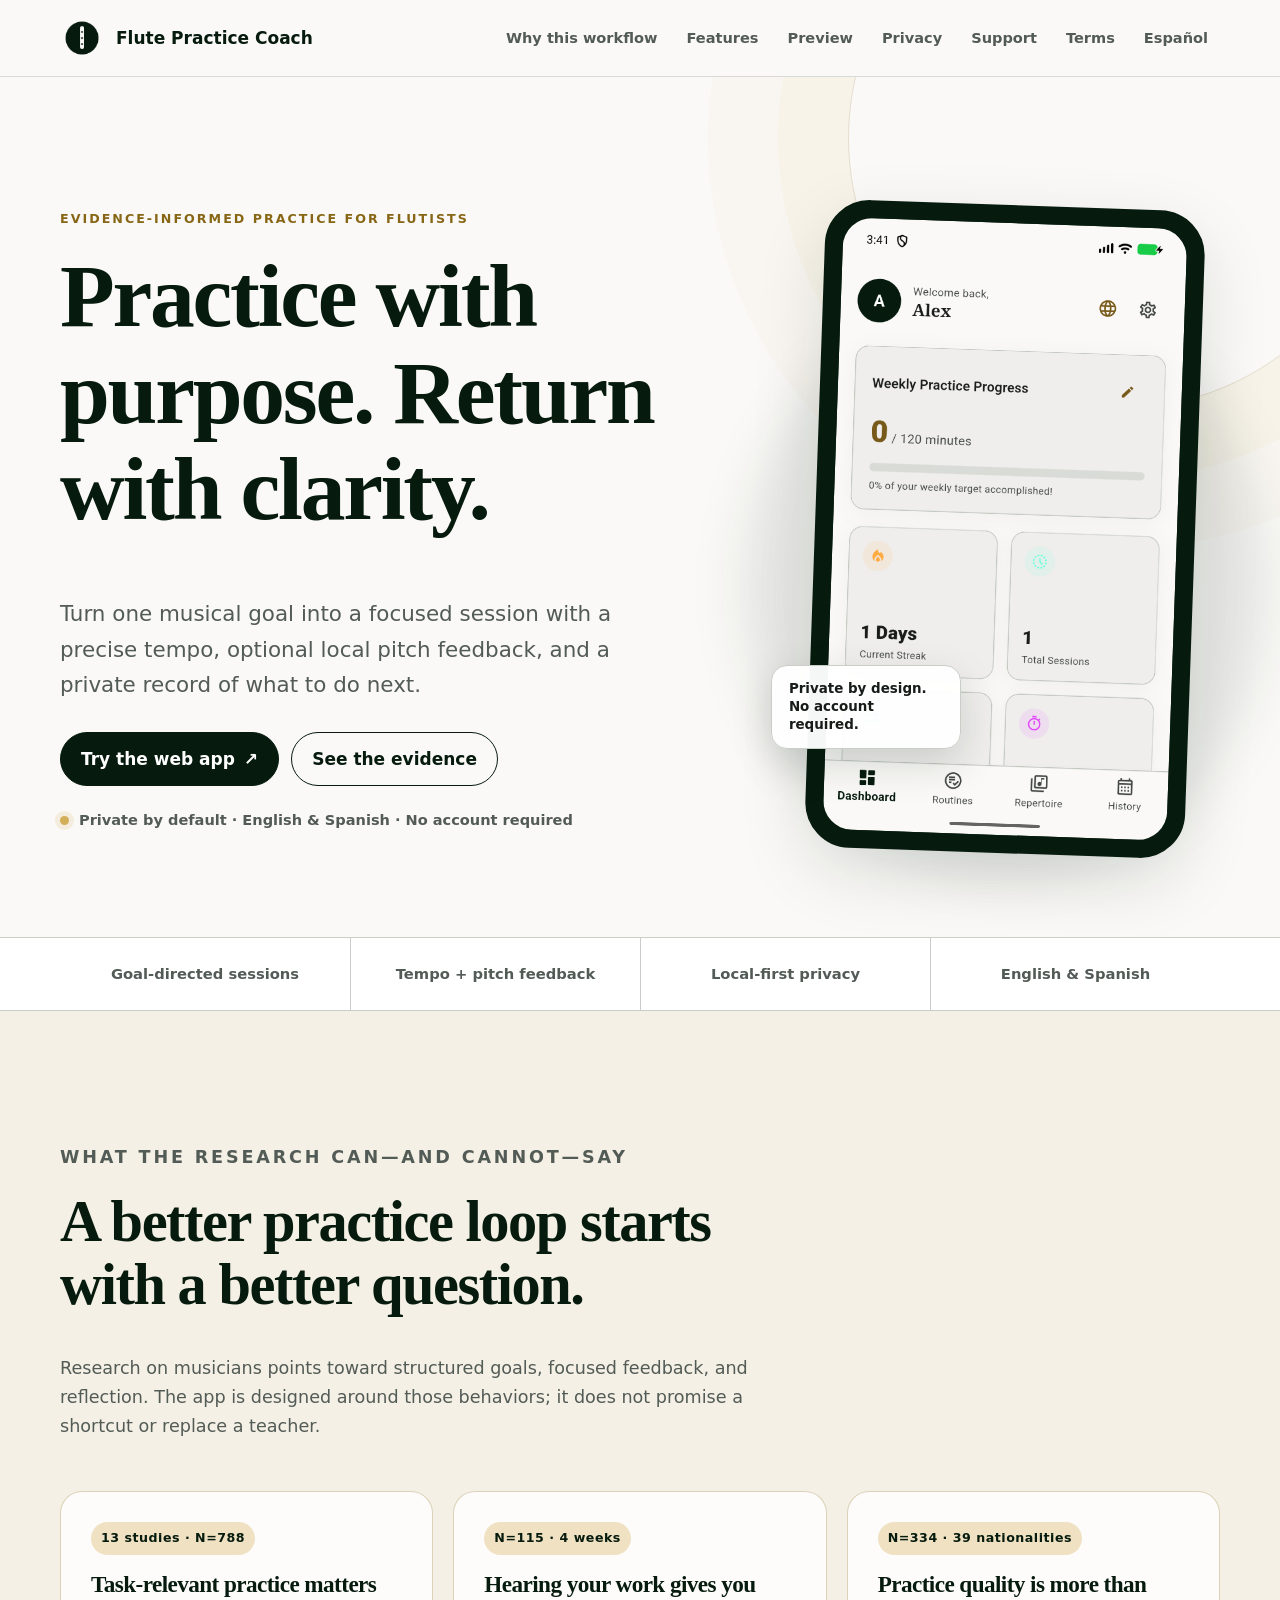
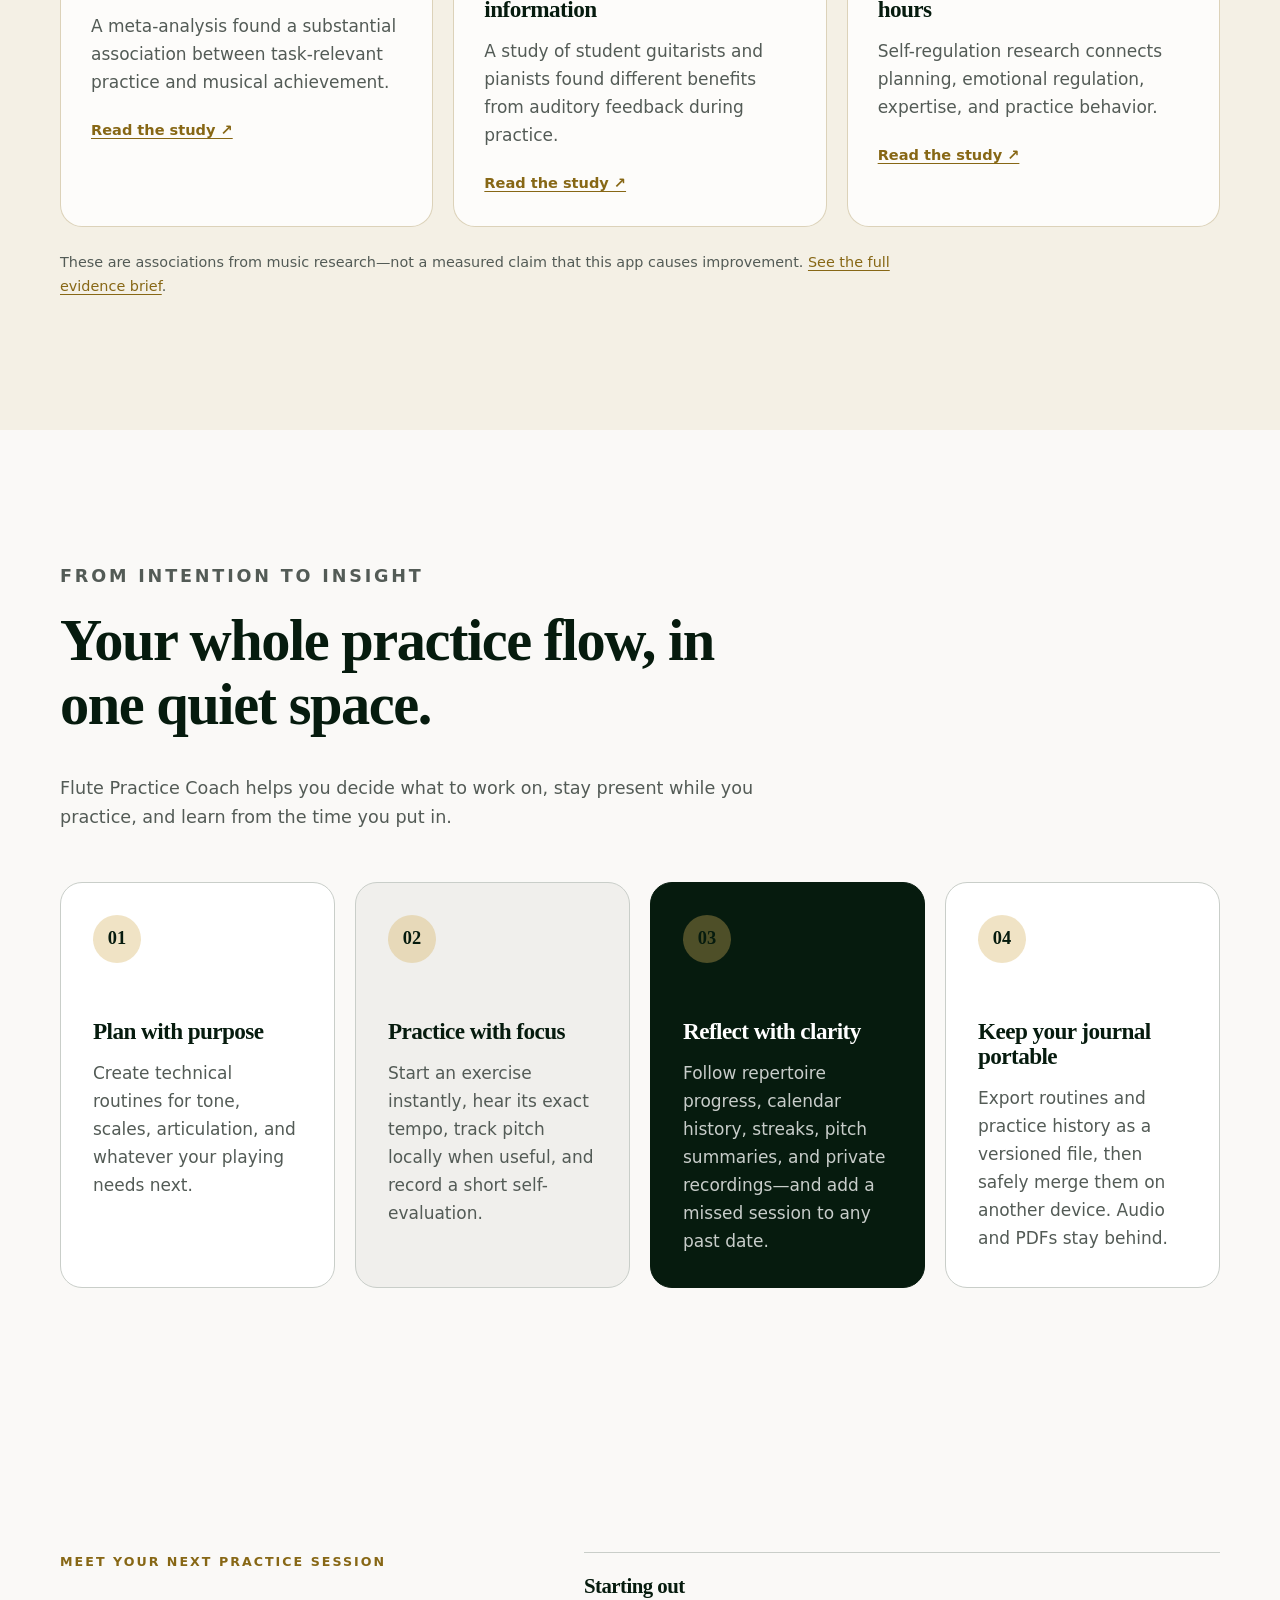
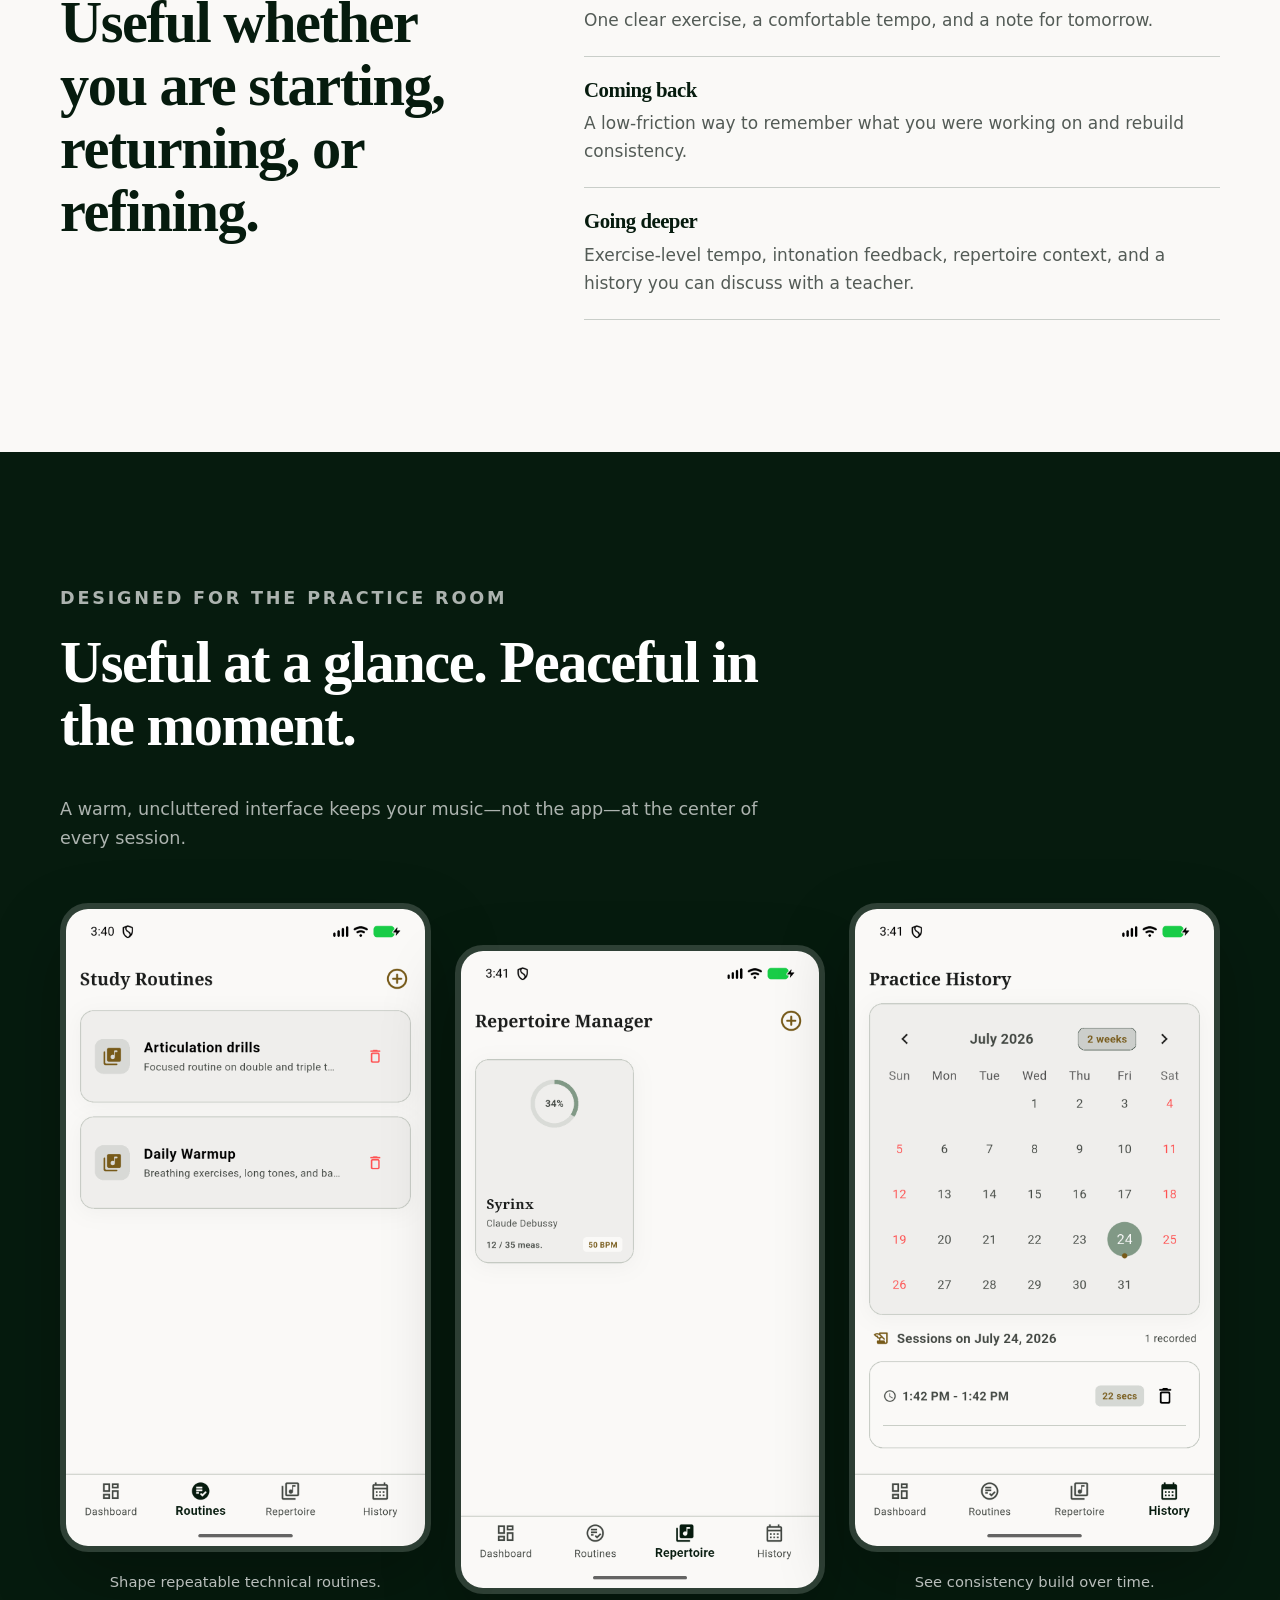
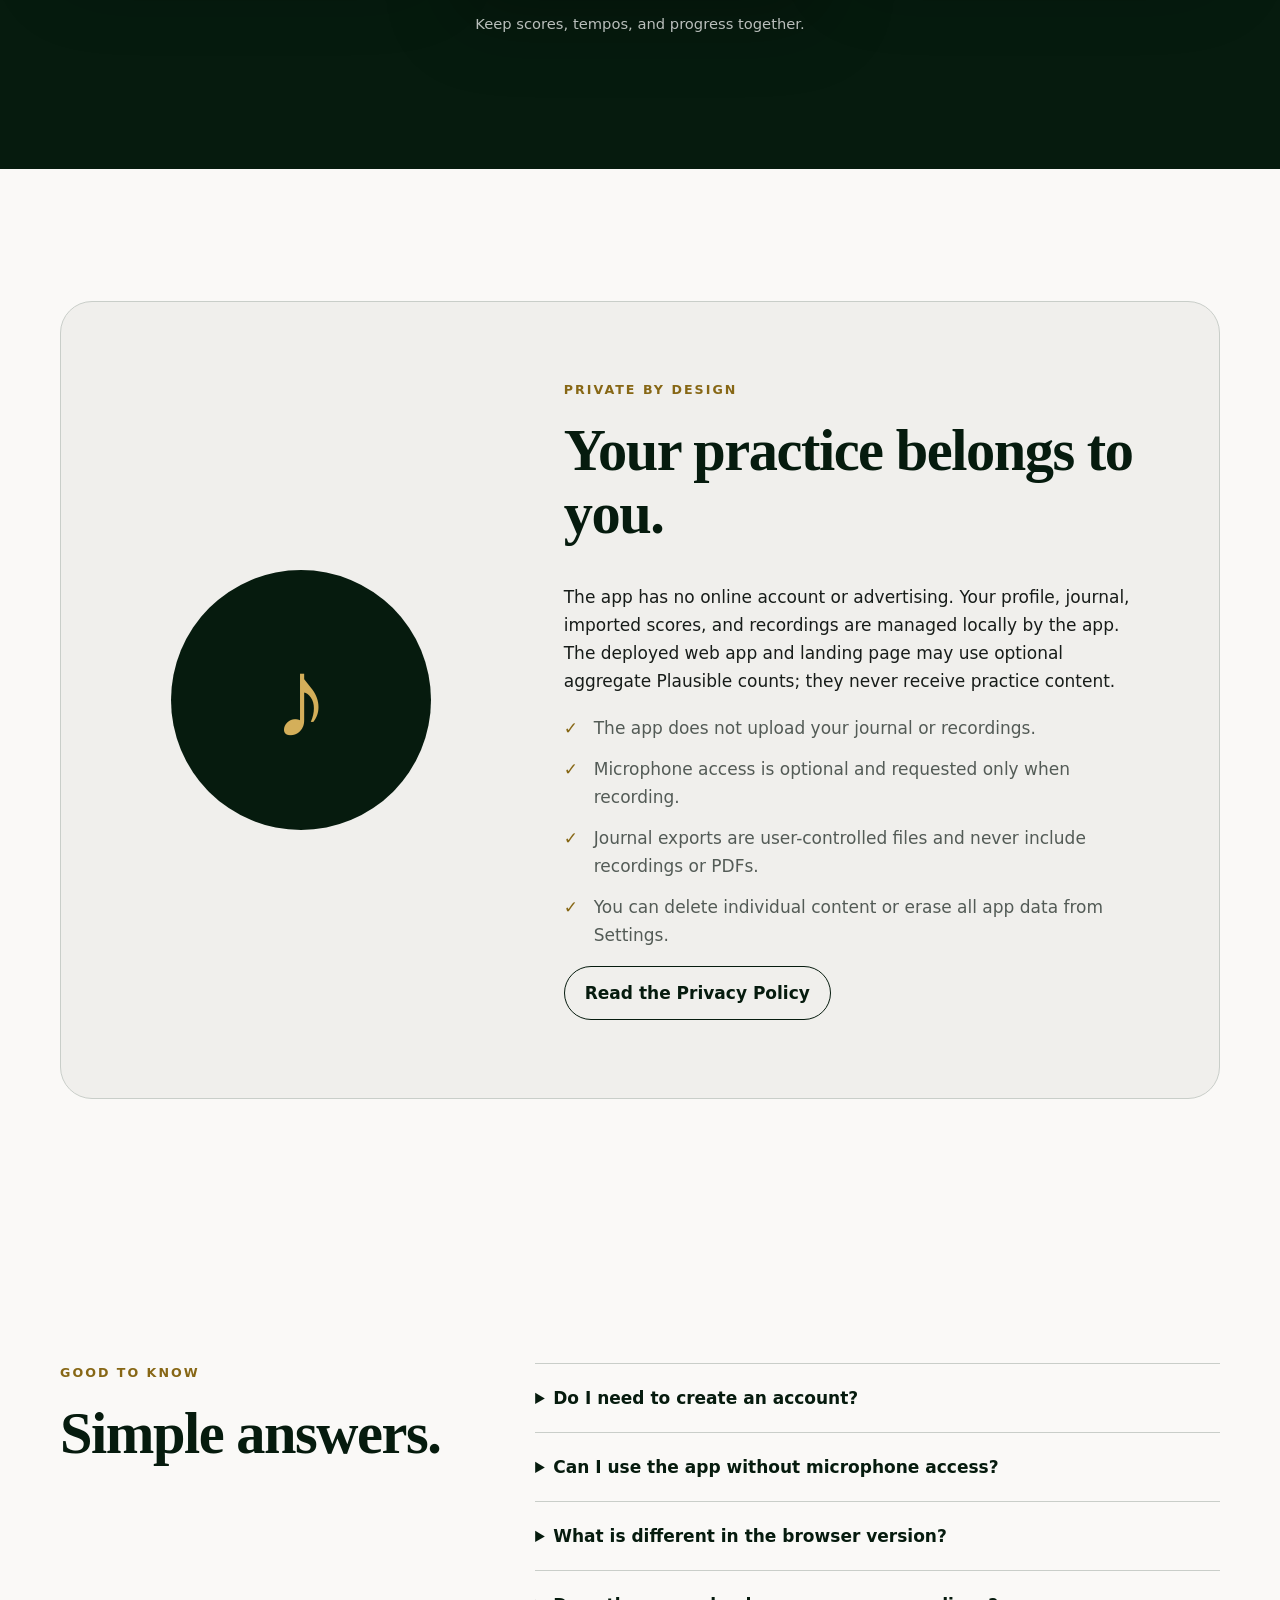
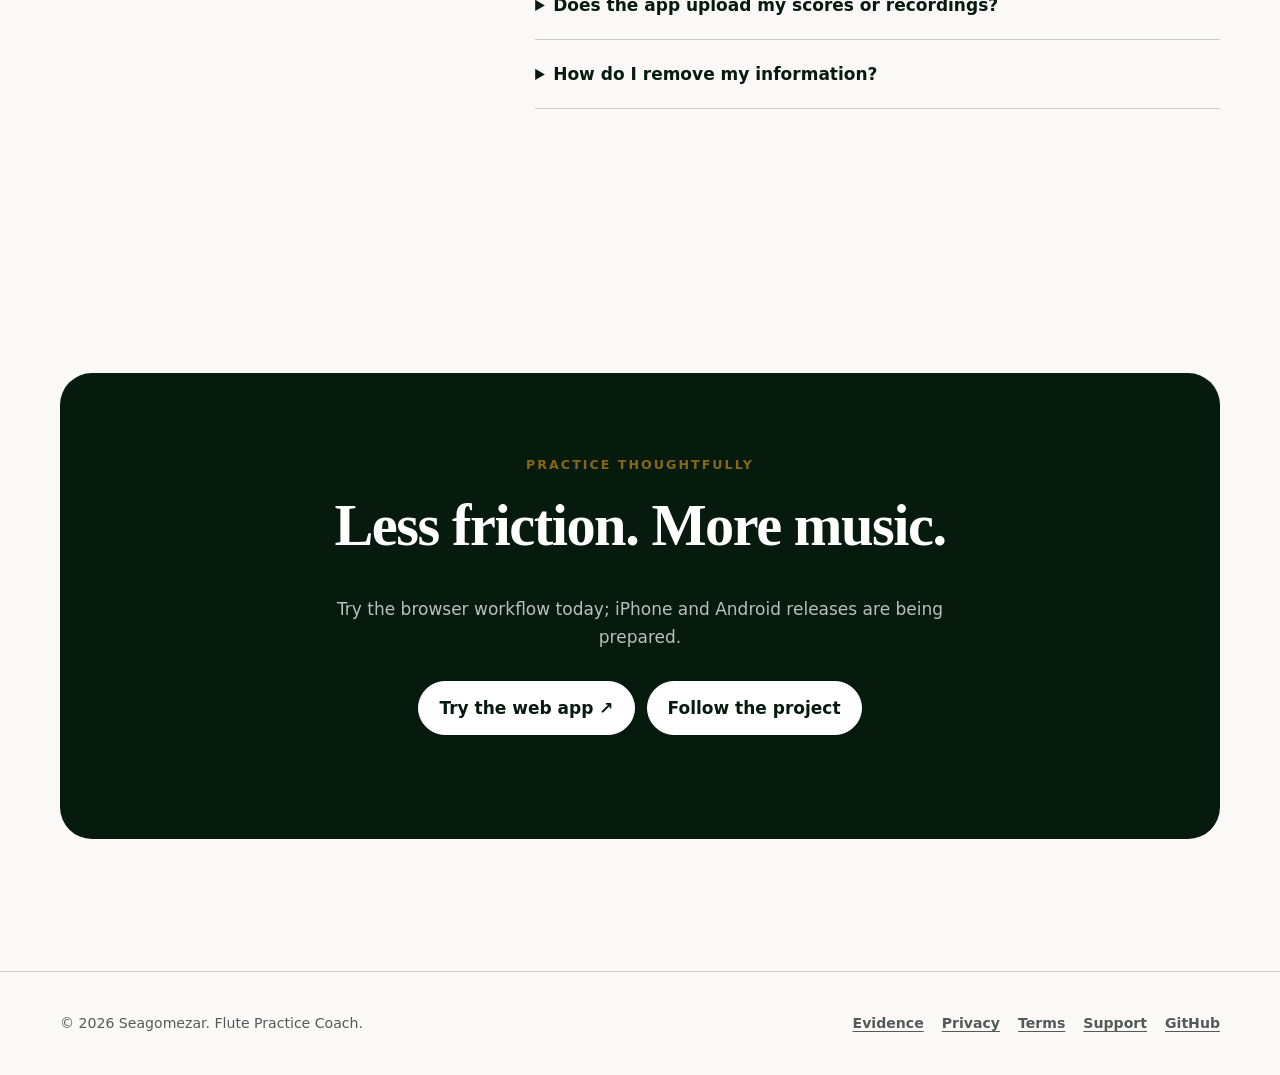
==== commit 10ffc6b7: "no-mistakes(review): Fixed metronome races, dark theme, privacy, and reset state" ====
--- a/docs/index.html
+++ b/docs/index.html
@@ -191,7 +191,7 @@
         <div>
           <p class="eyebrow">Private by design</p>
           <h2>Your practice belongs to you.</h2>
-          <p>The app has no online account, advertising, or in-app analytics. Your profile, journal, imported scores, and recordings are managed locally by the app. The landing page may use optional aggregate Plausible counts; it never receives practice content.</p>
+          <p>The app has no online account or advertising. Your profile, journal, imported scores, and recordings are managed locally by the app. The deployed web app and landing page may use optional aggregate Plausible counts; they never receive practice content.</p>
           <ul class="privacy-list">
             <li>The app does not upload your journal or recordings.</li>
             <li>Microphone access is optional and requested only when recording.</li>
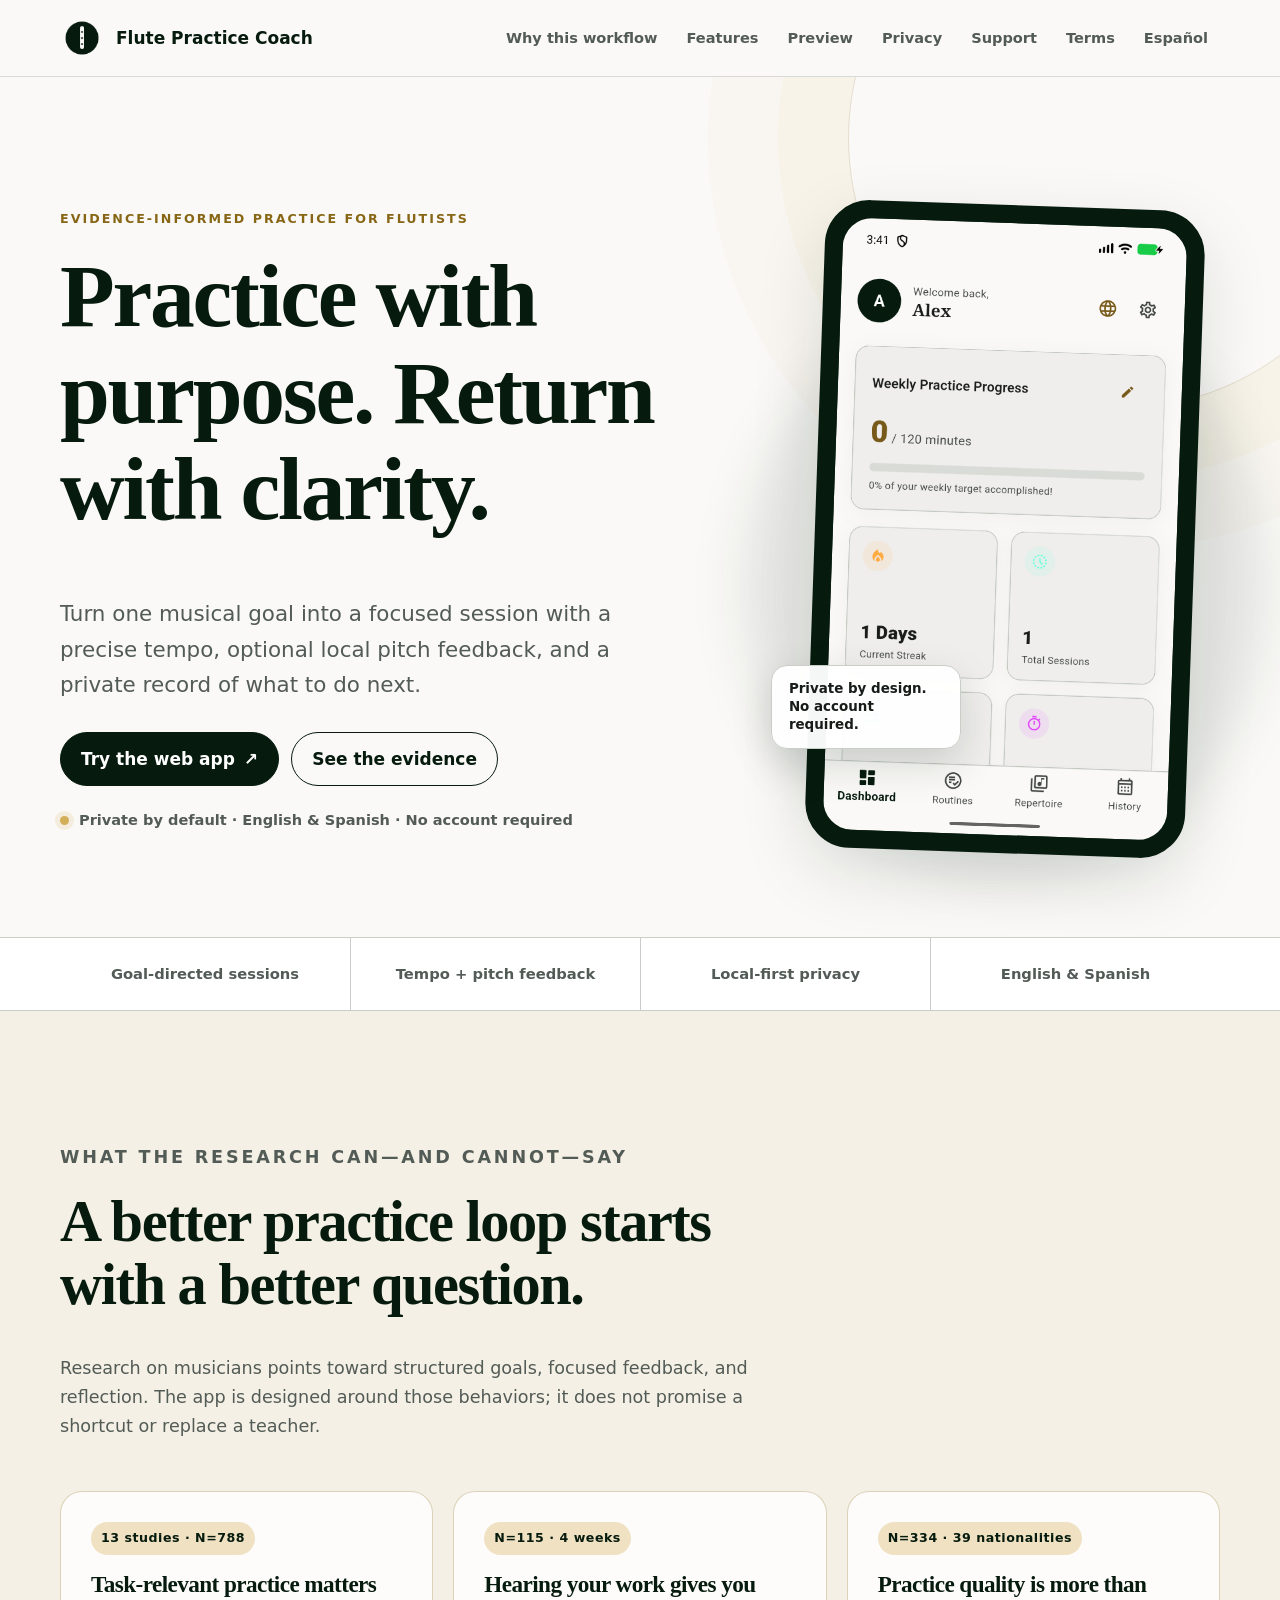
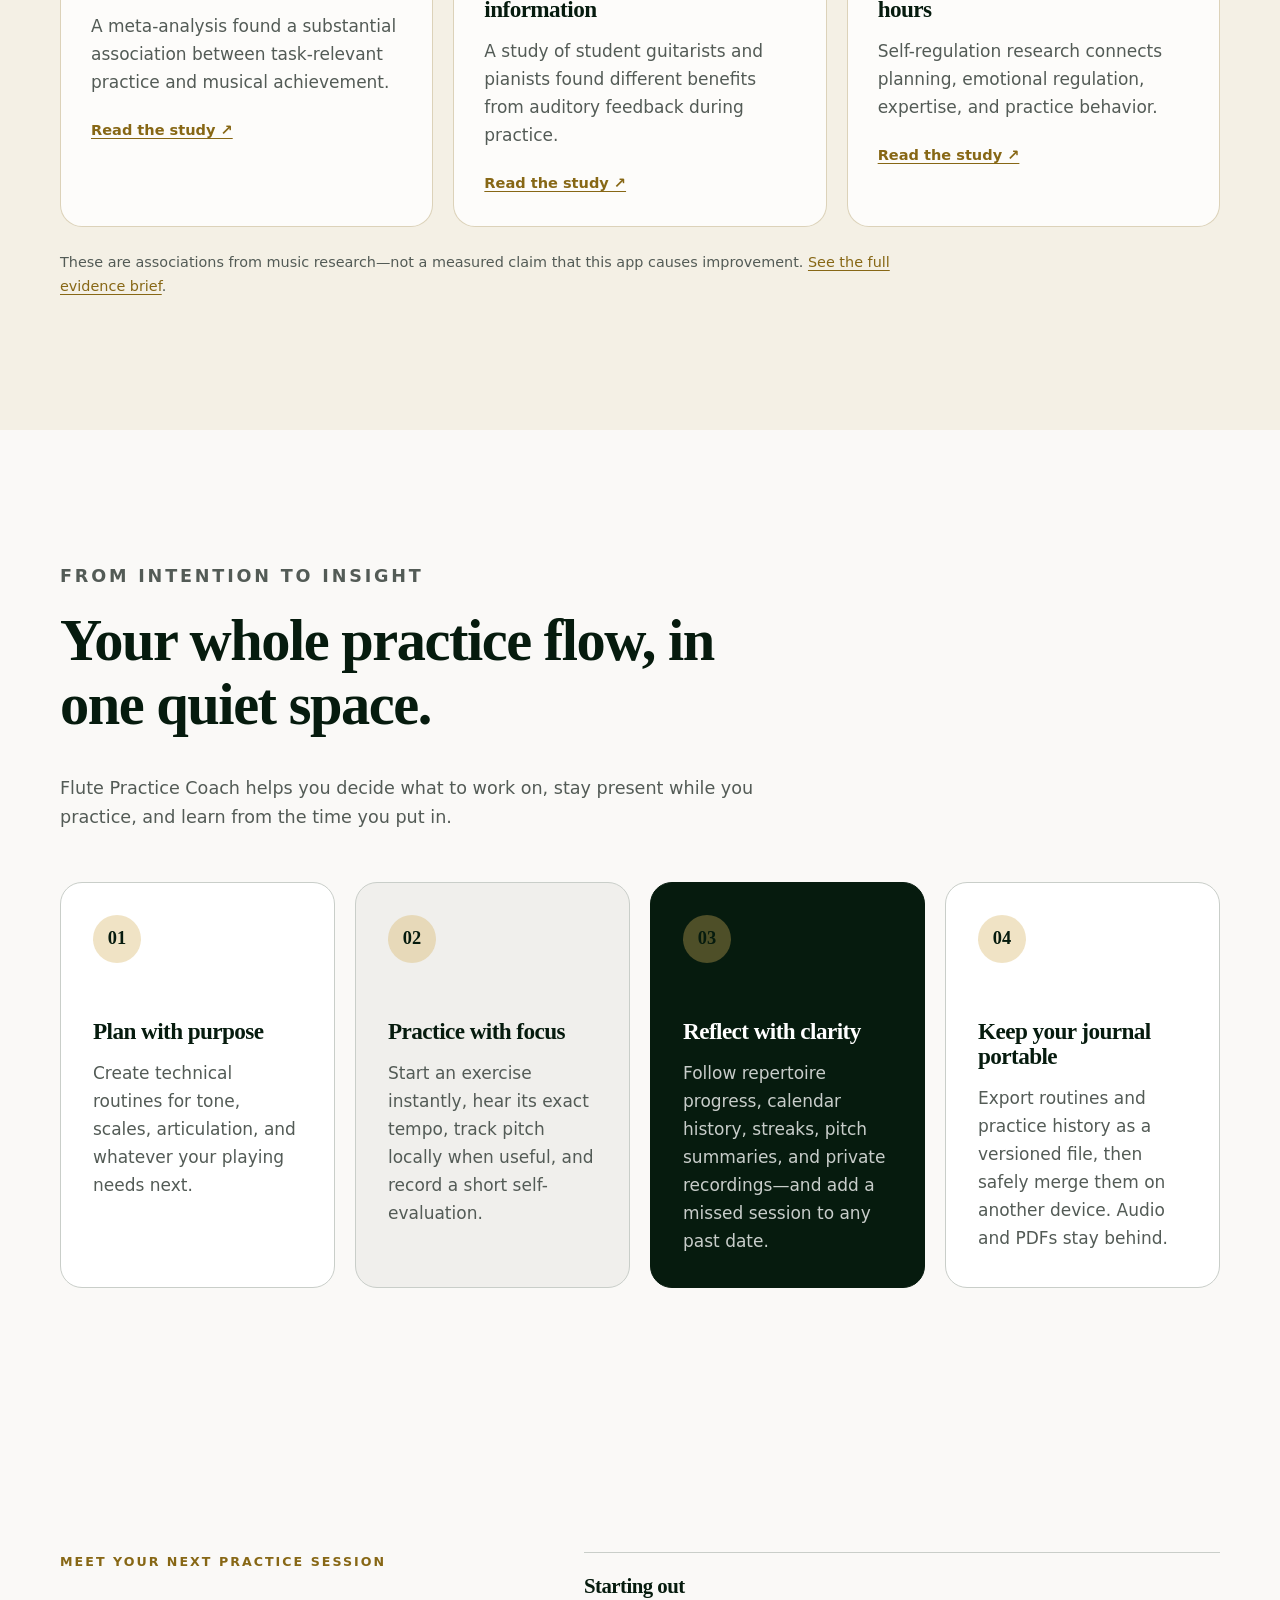
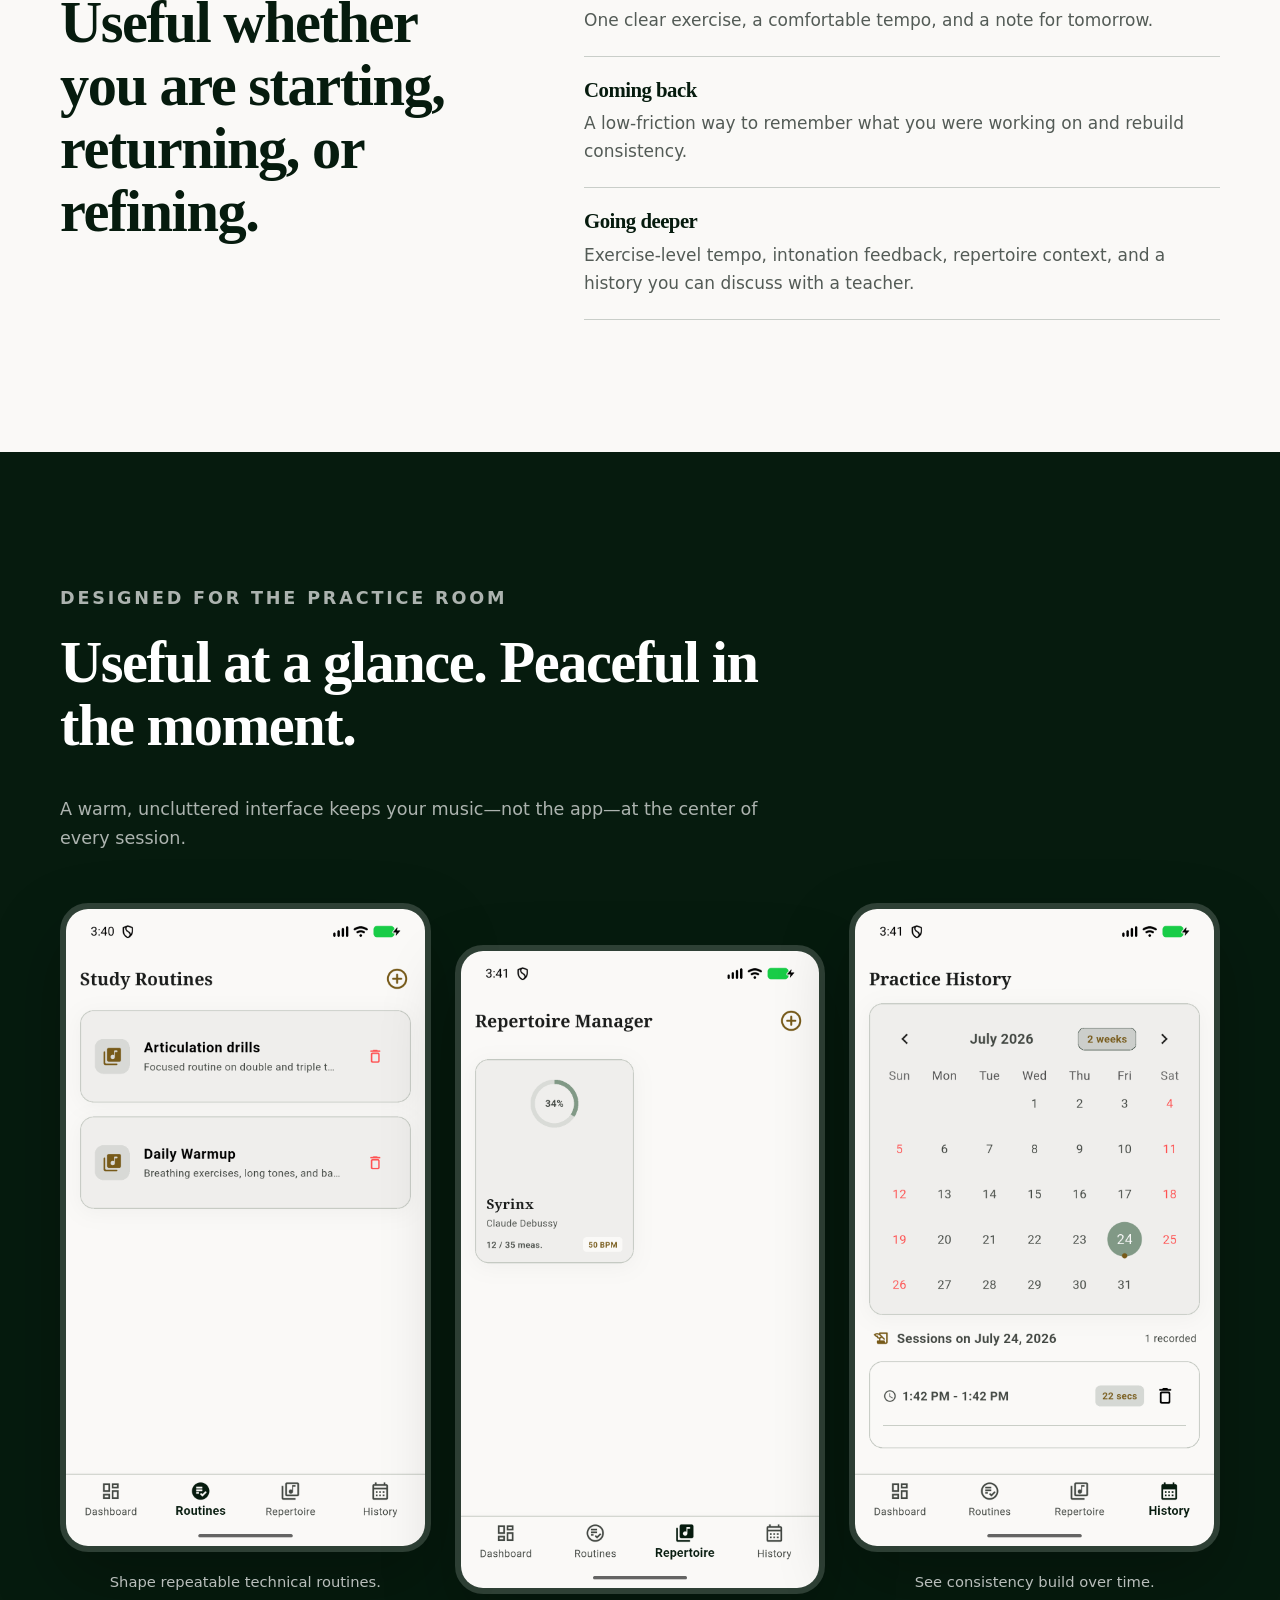
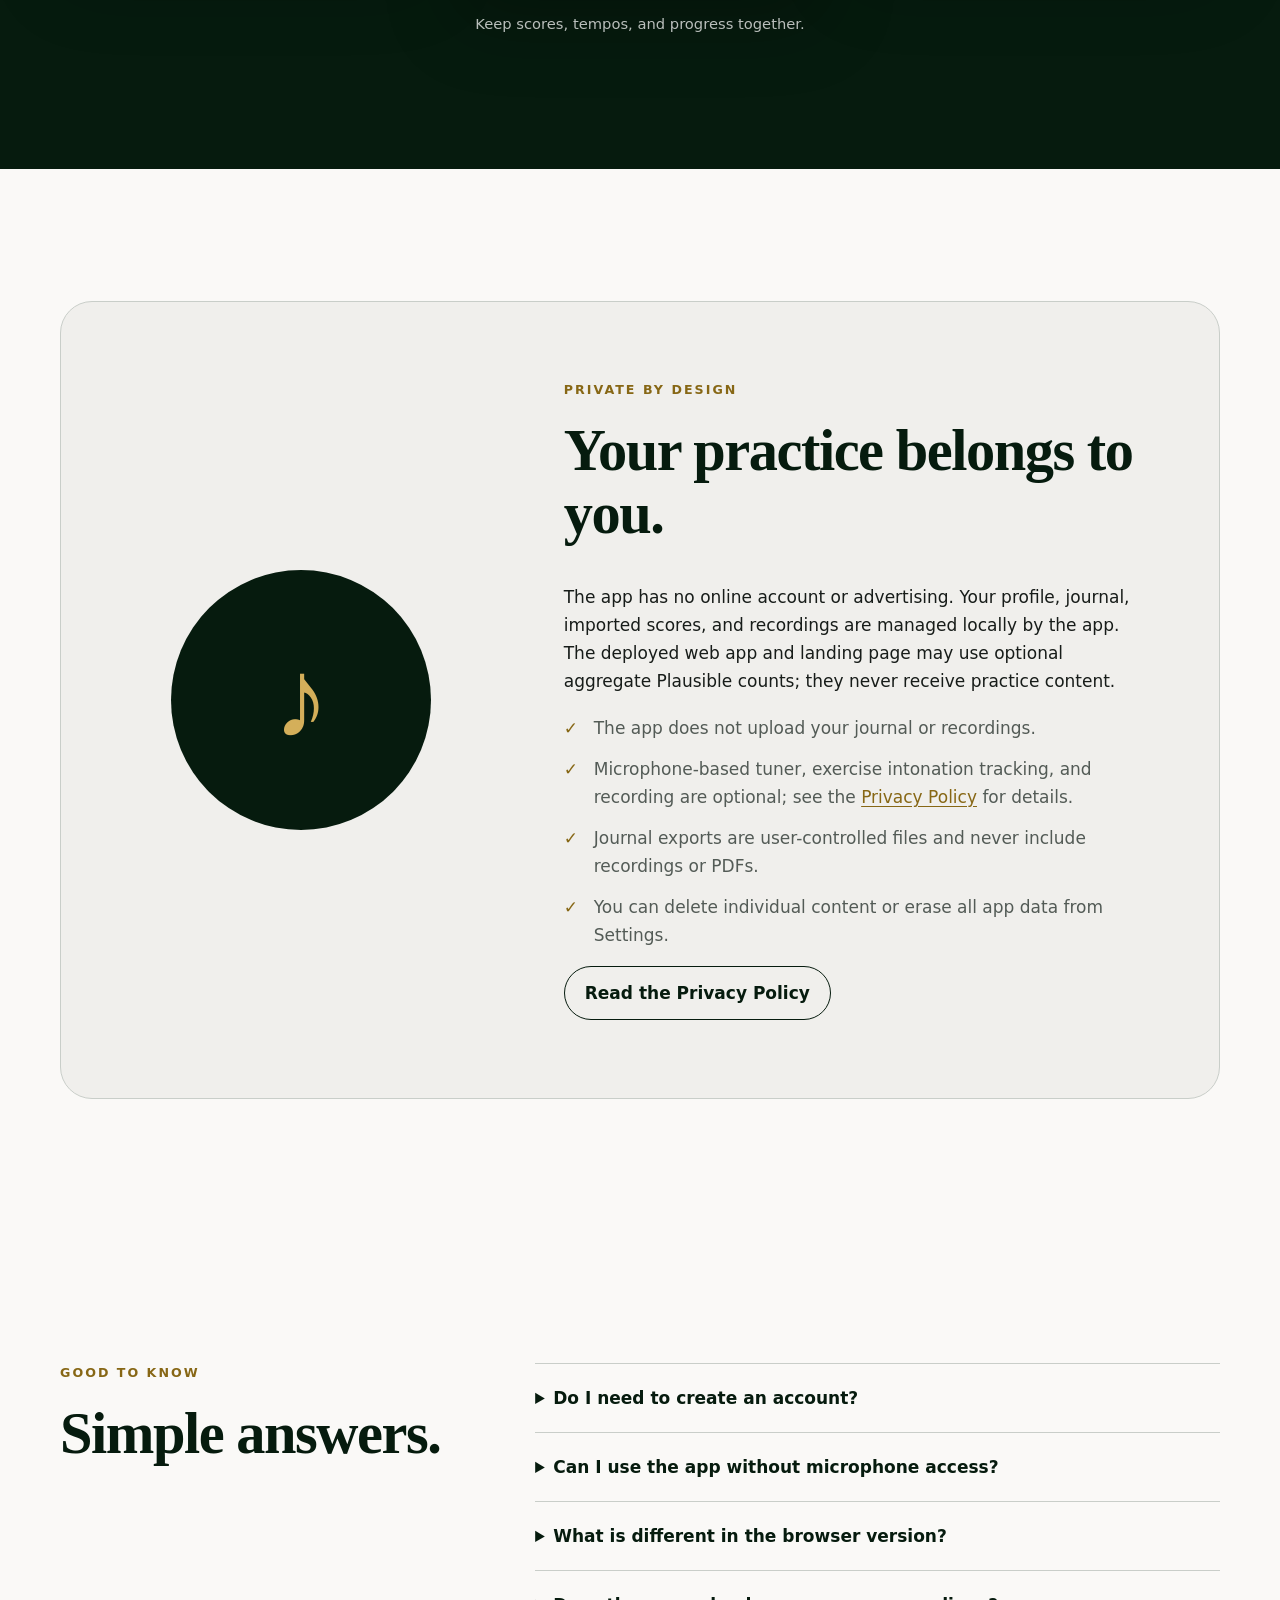
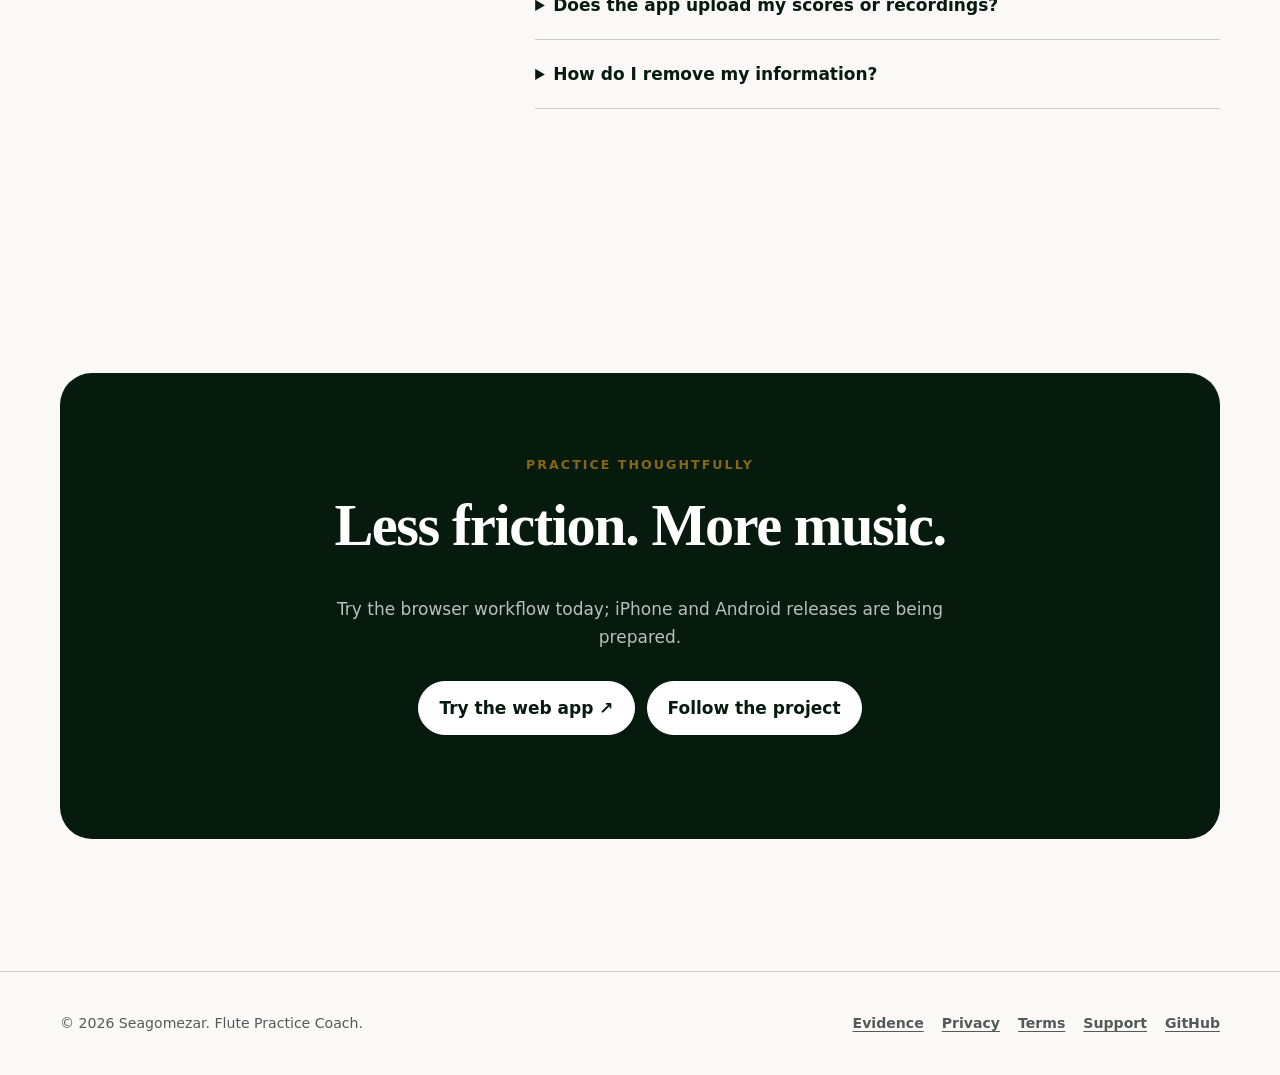
==== commit 73f96b50: "no-mistakes(document): Updated stale docs; flagged in-app privacy copy" ====
--- a/docs/index.html
+++ b/docs/index.html
@@ -194,7 +194,7 @@
           <p>The app has no online account or advertising. Your profile, journal, imported scores, and recordings are managed locally by the app. The deployed web app and landing page may use optional aggregate Plausible counts; they never receive practice content.</p>
           <ul class="privacy-list">
             <li>The app does not upload your journal or recordings.</li>
-            <li>Microphone access is optional and requested only when recording.</li>
+            <li>Microphone-based tuner, exercise intonation tracking, and recording are optional; see the <a href="privacy-policy.html">Privacy Policy</a> for details.</li>
             <li>Journal exports are user-controlled files and never include recordings or PDFs.</li>
             <li>You can delete individual content or erase all app data from Settings.</li>
           </ul>
@@ -216,7 +216,7 @@
           </details>
           <details>
             <summary>Can I use the app without microphone access?</summary>
-            <p>Yes. Recording is optional, and every non-recording feature remains available if you deny microphone permission.</p>
+            <p>Yes. The tuner, exercise intonation tracking, and recording are optional; all other features remain available if you deny microphone permission.</p>
           </details>
           <details>
             <summary>What is different in the browser version?</summary>
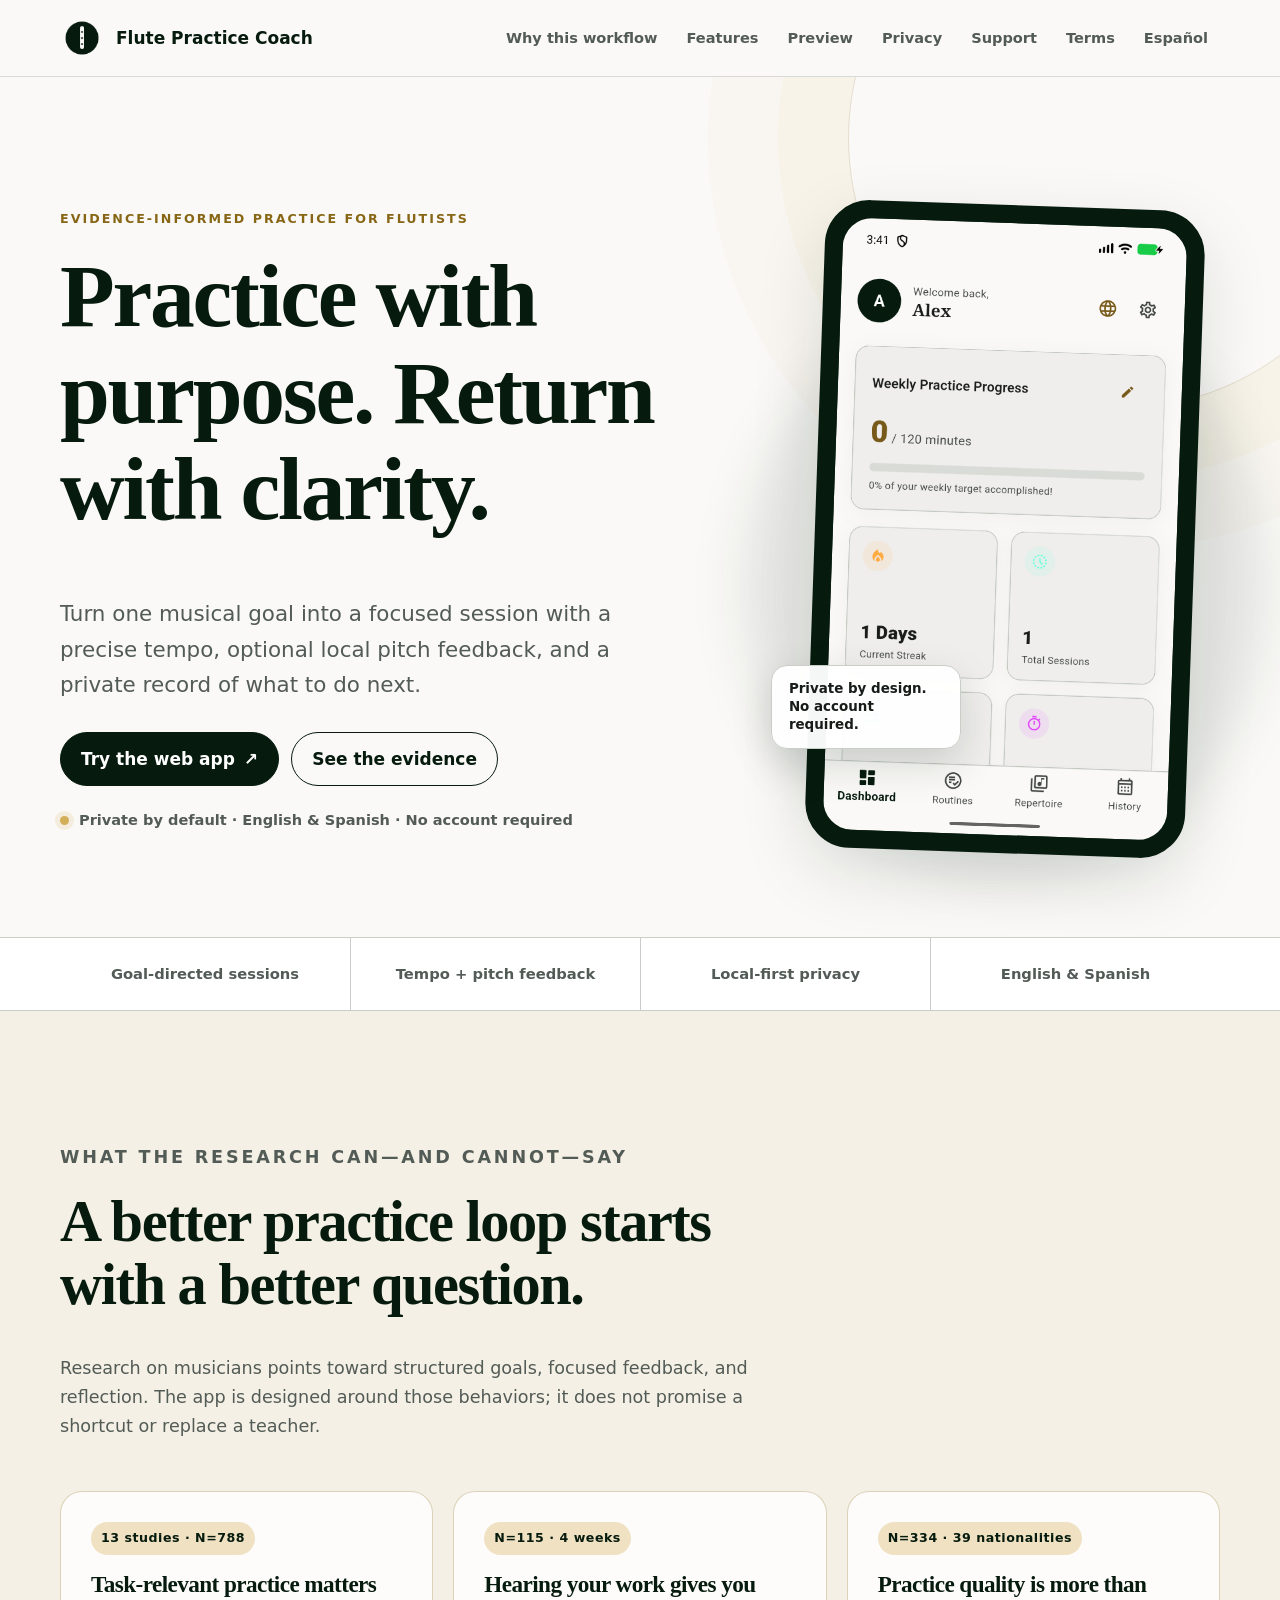
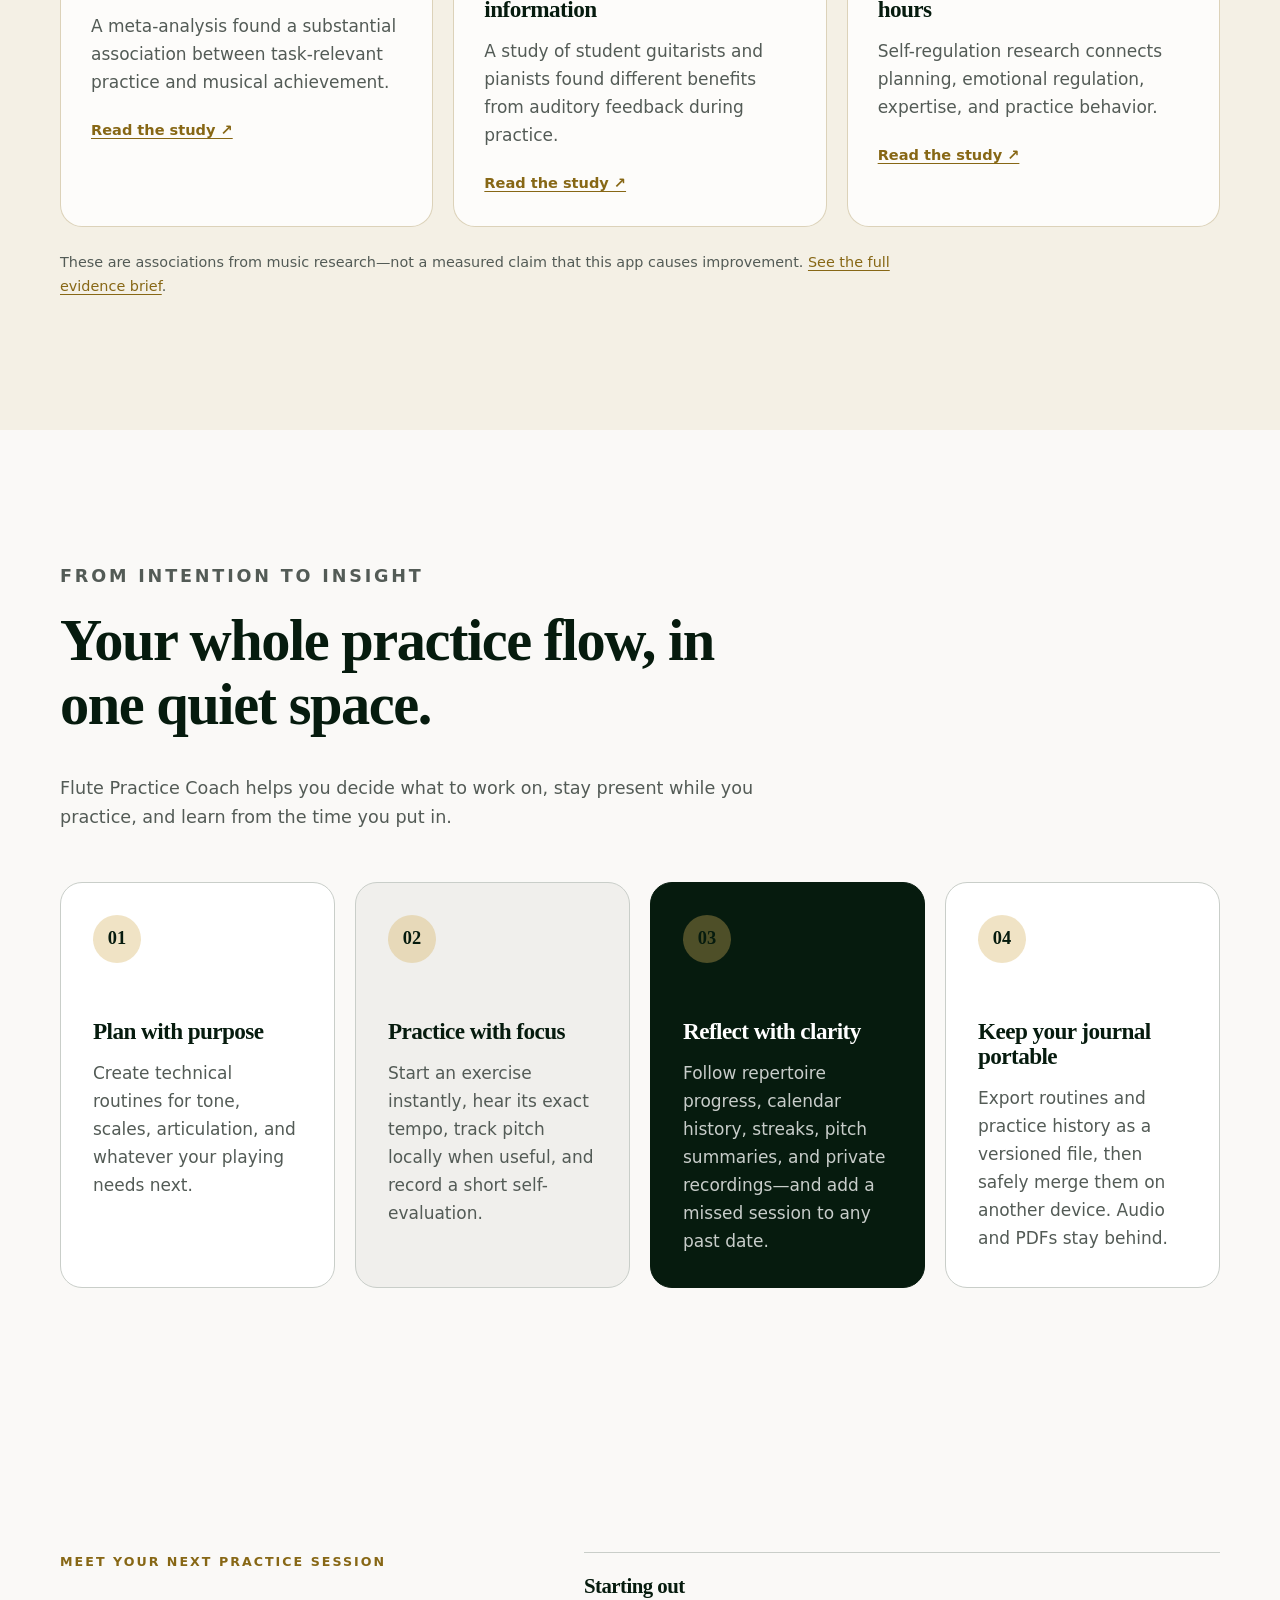
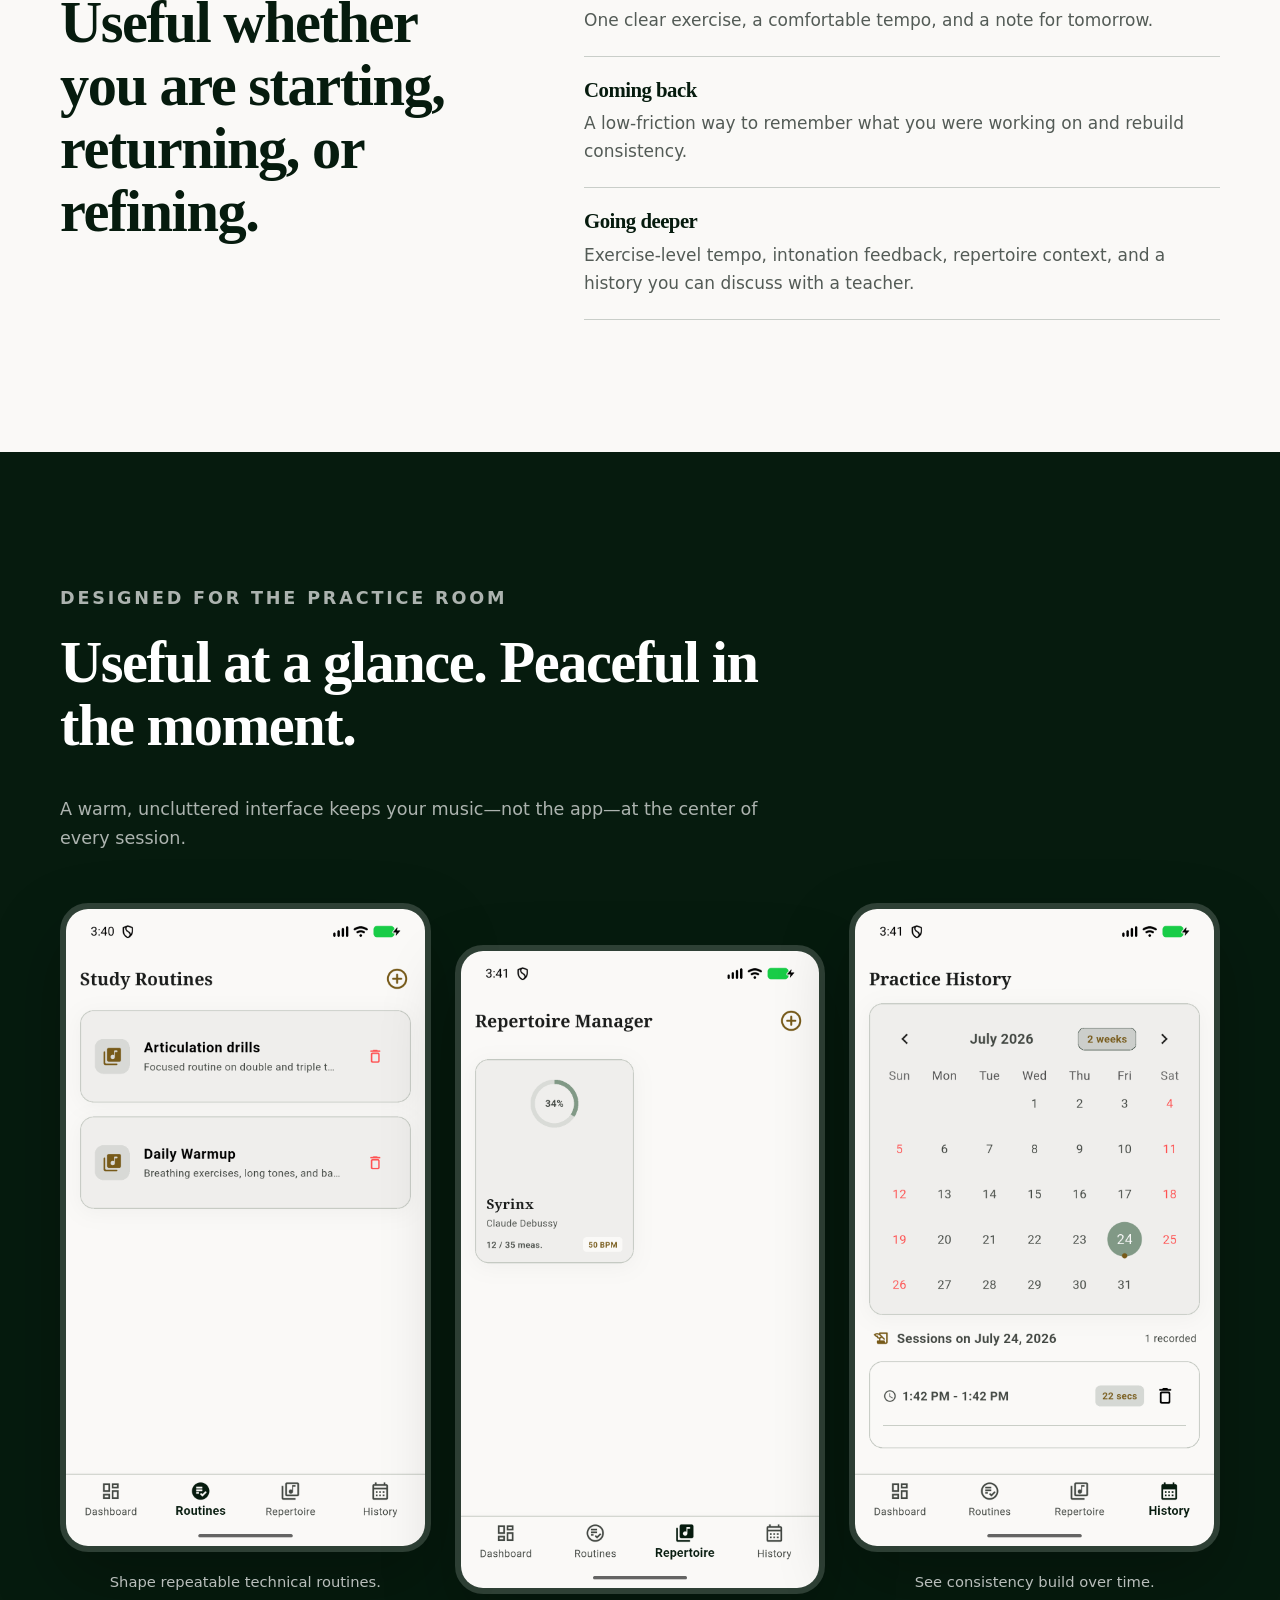
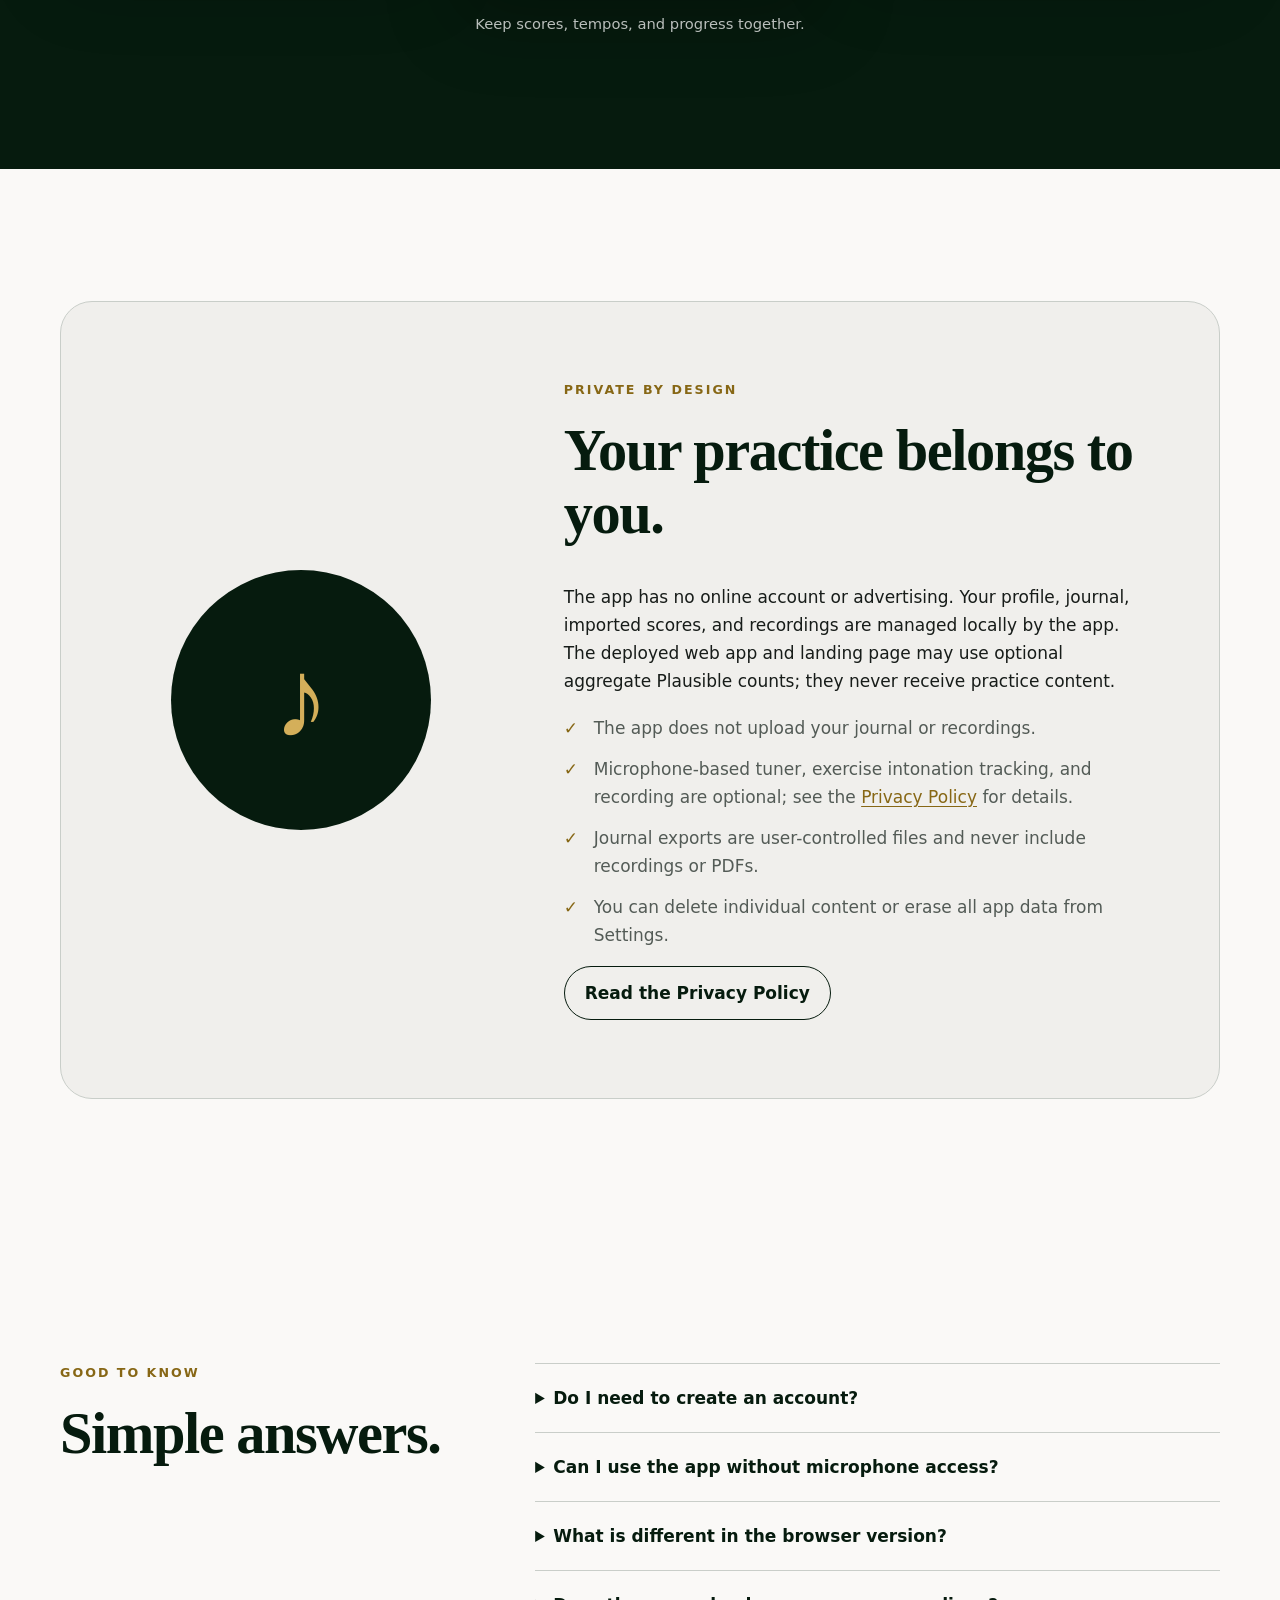
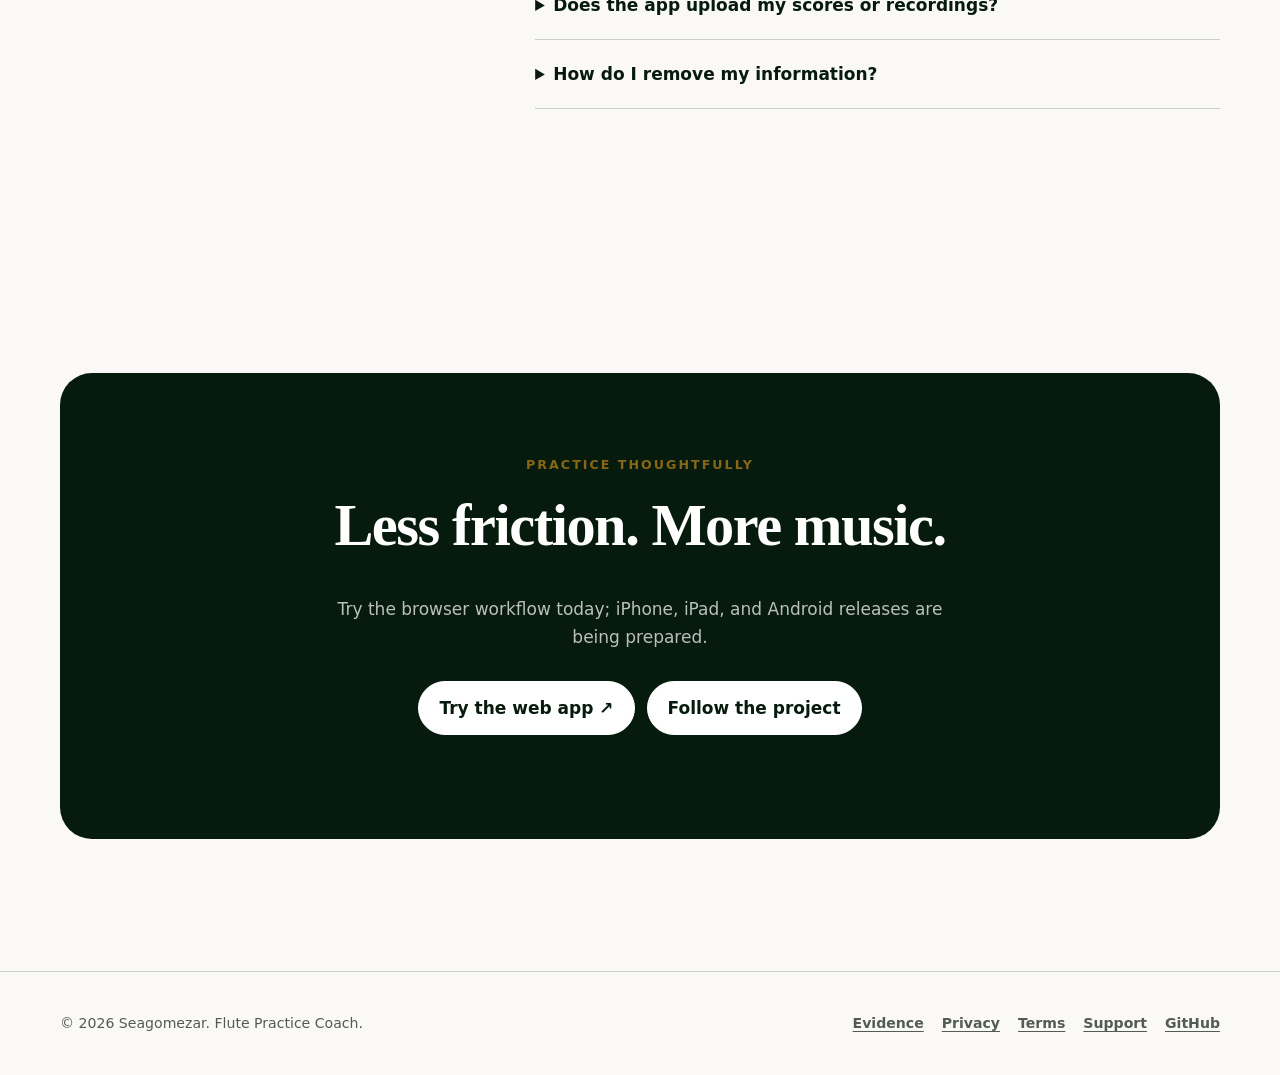
==== commit cca3818e: "no-mistakes(document): Document universal iPad release support" ====
--- a/docs/index.html
+++ b/docs/index.html
@@ -220,7 +220,7 @@
           </details>
           <details>
             <summary>What is different in the browser version?</summary>
-            <p>Your profile and journal use browser storage. PDF importing and viewing are mobile-only, and browser recordings are available only during the active practice session—not in history. Clearing site data can remove the browser journal.</p>
+            <p>Your profile, journal, and saved recordings use browser storage. PDF importing and viewing are mobile-only, and recordings remain available in session history after a reload. See the <a href="privacy-policy.html">Privacy Policy</a> for storage-retention limits.</p>
           </details>
           <details>
             <summary>Does the app upload my scores or recordings?</summary>
@@ -238,7 +238,7 @@
       <div class="container closing-panel">
         <p class="eyebrow">Practice thoughtfully</p>
         <h2>Less friction. More music.</h2>
-        <p>Try the browser workflow today; iPhone and Android releases are being prepared.</p>
+        <p>Try the browser workflow today; iPhone, iPad, and Android releases are being prepared.</p>
         <div class="button-row centered">
           <a class="button" href="app/" data-plausible-event="landing_cta_click" data-plausible-target="web_app">Try the web app ↗</a>
           <a class="button secondary" href="https://github.com/seagomezar/music-journal-app" rel="noopener noreferrer">Follow the project</a>
